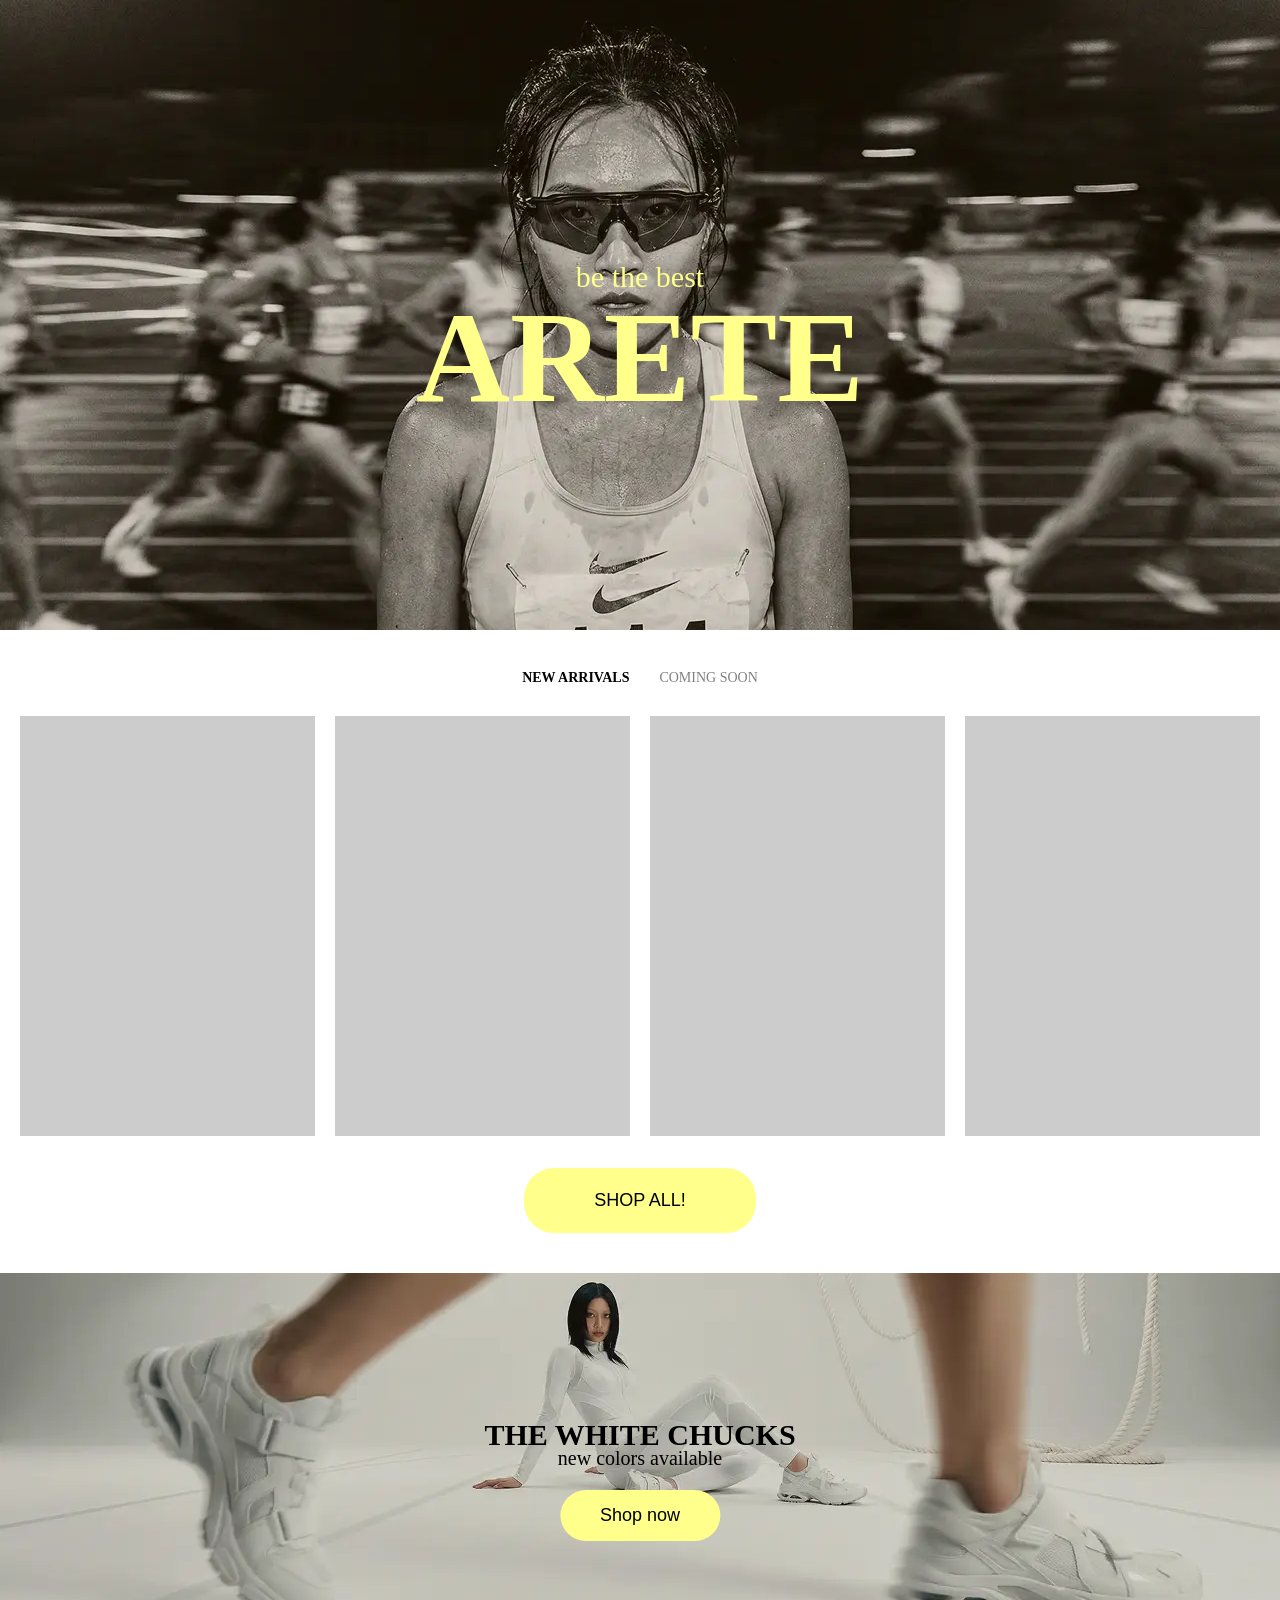
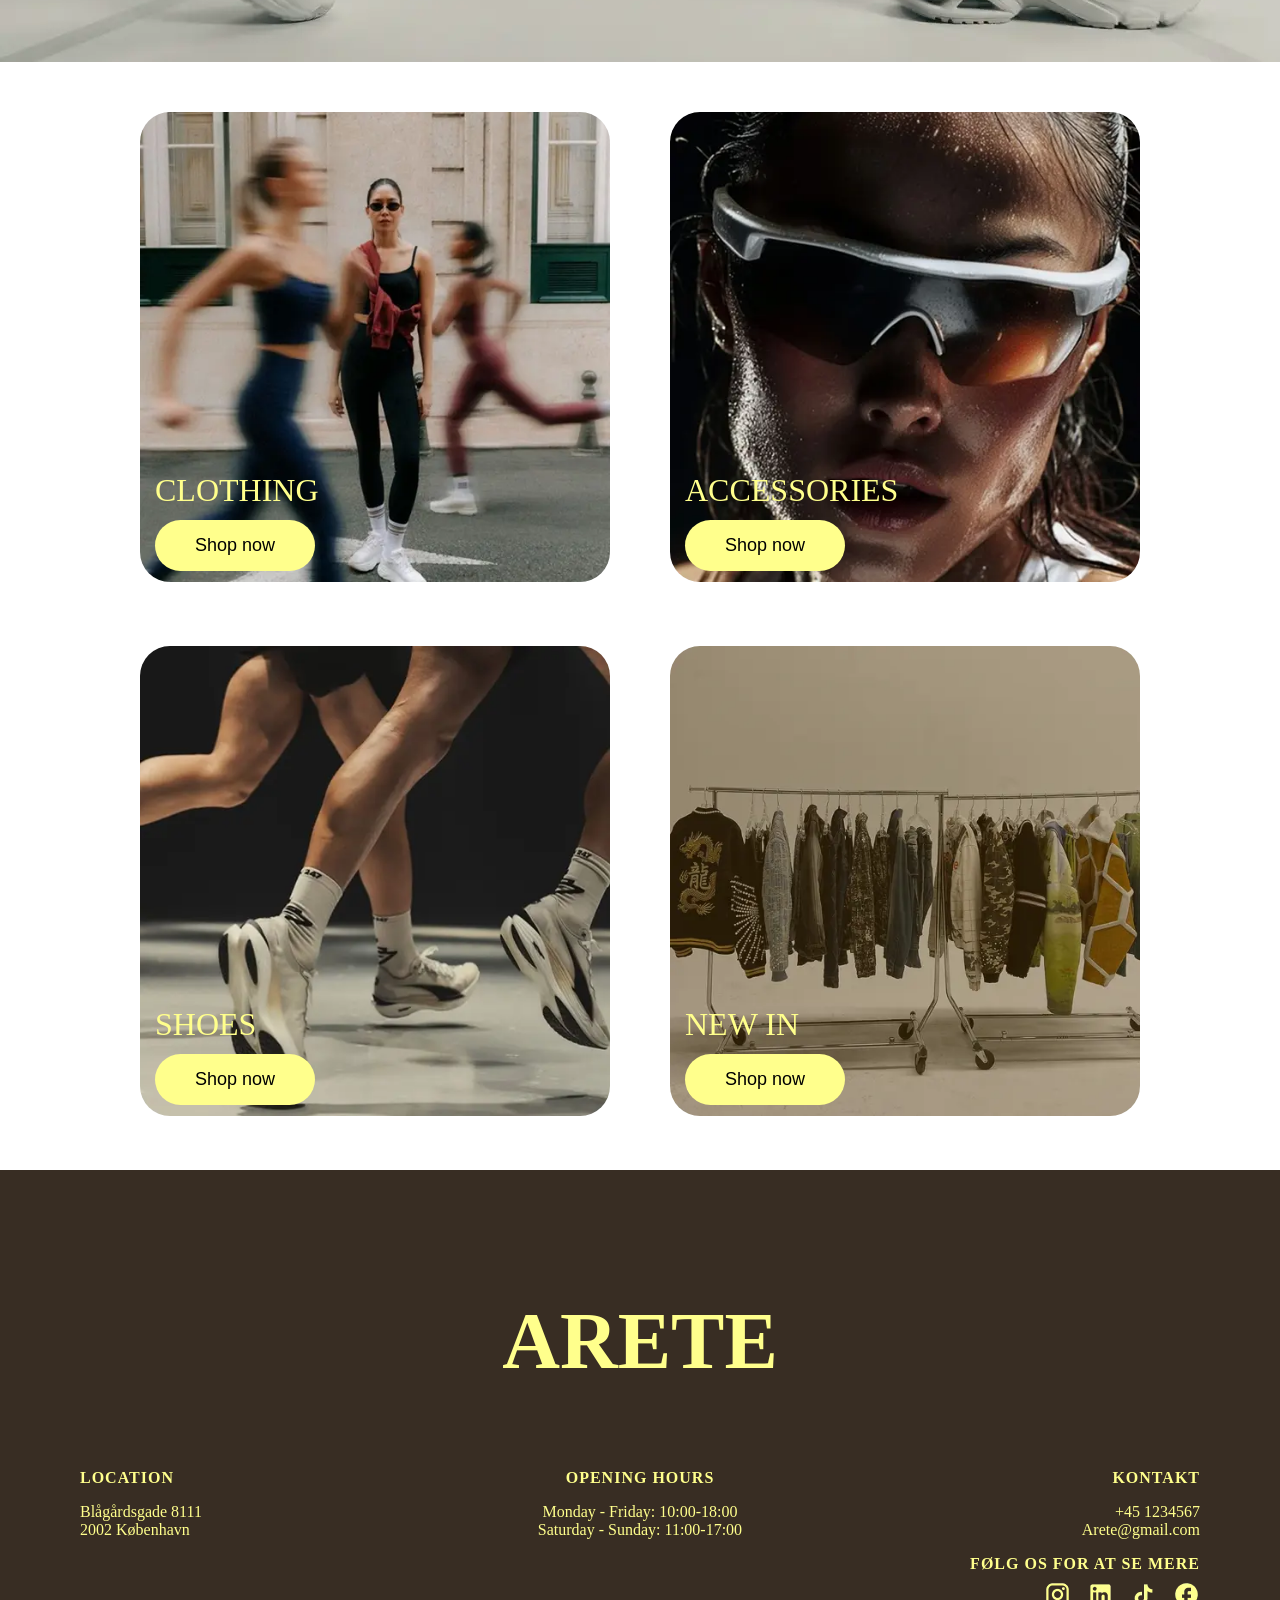
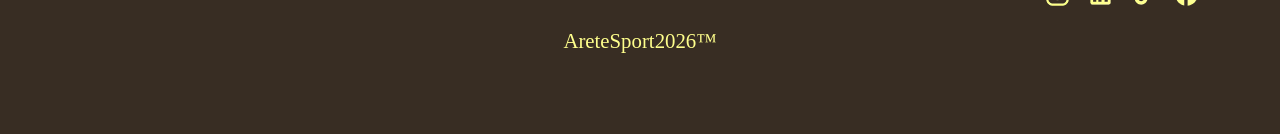
==== html/index.html @ d6f010ef "fonts på alle sider" ====
<!doctype html>
<html lang="en">
  <head>
    <meta charset="UTF-8" />
    <meta name="viewport" content="width=device-width, initial-scale=1.0" />
    <title>Forside</title>
    <link rel="stylesheet" href="../css/generel.css" />
    <link rel="stylesheet" href="../css/index.css" />
    <link rel="stylesheet" href="../fonts/AlbertSans-VariableFont_wght.woff" />
    <link rel="stylesheet" href="../fonts/Archivo-VariableFont_wdth,wght.woff" />
    <link rel="stylesheet" href="../fonts/ArchivoBlack-Regular.woff" />
    <link rel="stylesheet" href="../fonts/ArchivoNarrow-VariableFont_wght.woff" />
  </head>
  <body>
    <header></header>

    <main>
      <section class="hero">
        <img class="heropicture" src="../img.index/landing.webp" />
        <p class="subtitle">be the best</p>
        <h1 class="hero-title">ARETE</h1>
      </section>

      <section class="products">
        <div class="product-tabs">
          <span class="active">NEW ARRIVALS</span>
          <span class="coming-soon">COMING SOON</span>
        </div>

        <div class="product-grid">
          <div class="product-card">
            <div class="product-img">
              <img src="" />
            </div>
            <button class="seemore">See more</button>
            <div class="product-colors">
              <span class="color"></span>
              <span class="color active"></span>
            </div>
            <h3>Arete</h3>
            <p>Running shoes</p>
            <p>DKK 600,-</p>
          </div>

          <div class="product-card">
            <div class="product-img">
              <img src="" />
            </div>
            <button class="seemore">See more</button>
            <div class="product-colors">
              <span class="color"></span>
              <span class="color active"></span>
            </div>
            <h3>Arete</h3>
            <p>Running shoes</p>
            <p>DKK 600,-</p>
          </div>

          <div class="product-card">
            <div class="product-img">
              <img src="" />
            </div>
            <button class="seemore">See more</button>
            <div class="product-colors">
              <span class="color"></span>
              <span class="color active"></span>
            </div>
            <h3>Arete</h3>
            <p>Running shoes</p>
            <p>DKK 600,-</p>
          </div>

          <div class="product-card">
            <div class="product-img">
              <img src="" />
            </div>
            <button class="seemore">See more</button>
            <div class="product-colors">
              <span class="color"></span>
              <span class="color active"></span>
            </div>
            <h3>Arete</h3>
            <p>Running shoes</p>
            <p>DKK 600,-</p>
          </div>

          <div class="product-card">
            <div class="product-img">
              <img src="" />
            </div>
            <button class="seemore">See more</button>
            <div class="product-colors">
              <span class="color"></span>
              <span class="color active"></span>
            </div>
            <h3>Arete</h3>
            <p>Running shoes</p>
            <p>DKK 600,-</p>
          </div>

          <div class="product-card">
            <div class="product-img">
              <img src="" />
            </div>
            <button class="seemore">See more</button>
            <div class="product-colors">
              <span class="color"></span>
              <span class="color active"></span>
            </div>
            <h3>Arete</h3>
            <p>Running shoes</p>
            <p>DKK 600,-</p>
          </div>
        </div>

        <div class="shop-all">
          <button>SHOP ALL!</button>
        </div>
      </section>

      <section class="promo">
        <img class="chucks" src="../img.index/chucks.webp" />
        <div class="promo-indhold">
          <h2 class="chucks-h2">THE WHITE CHUCKS</h2>
          <p class="chucks-p">new colors available</p>
          <button class="shop-now">Shop now</button>
        </div>
      </section>

      <section class="categories">
        <div class="category">
          <img src="../img.index/b1.webp" alt="tøj" />
          <h3>CLOTHING</h3>
          <button class="shop-now">Shop now</button>
        </div>

        <div class="category">
          <img src="../img.index/b2.webp" alt="accessories" />
          <h3>ACCESSORIES</h3>
          <button class="shop-now">Shop now</button>
        </div>

        <div class="category">
          <img src="../img.index/b3.webp" alt="sko" />
          <h3>SHOES</h3>
          <button class="shop-now">Shop now</button>
        </div>

        <div class="category">
          <img src="../img.index/b4.webp" alt="Nye arrivals" />
          <h3>NEW IN</h3>
          <button class="shop-now">Shop now</button>
        </div>
      </section>
    </main>

    <footer class="footer">
      <h2 class="footer-title">ARETE</h2>
      <div class="grid-3">
        <div class="footer-section-location">
          <h3>LOCATION</h3>
          <p>Blågårdsgade 8111<br />2002 København</p>
        </div>
        <div class="footer-section-hours">
          <h3>OPENING HOURS</h3>
          <p>
            Monday - Friday: 10:00-18:00<br />
            Saturday - Sunday: 11:00-17:00
          </p>
        </div>
        <div class="footer-section-contact">
          <h3>KONTAKT</h3>
          <p>+45 1234567<br />Arete@gmail.com</p>

          <h3>FØLG OS FOR AT SE MERE</h3>
          <div class="icons">
            <img src="../icons.footer/insta.webp" />
            <img src="../icons.footer/linkedin.webp" />
            <img src="../icons.footer/tiktok.webp" />
            <img src="../icons.footer/facebook.webp" />
          </div>
        </div>
      </div>
      <p>AreteSport2026™</p>
    </footer>
  </body>
</html>
---- css/generel.css ----
body {
  margin: 0;
}

.footer {
  background: #382d23;
  color: #ffff8c;
  padding: 2rem 1.5rem;
  text-align: center;
}
.footer_title {
  font-size: 40px;
  font-weight: bold;
}
.footer-section {
  margin-bottom: 2rem;
}

.footer h3 {
  margin-bottom: 0.5rem;
  font-size: 1rem;
  letter-spacing: 1px;
}

.footer .brand h2 {
  font-size: 2rem;
  margin-bottom: 0.3rem;
}

.icons {
  display: flex;
  justify-content: center;
  gap: 1rem;
}
@media (min-width: 800px) {
  .footer {
    padding: 60px 80px;
    gap: 40px;
  }
  .grid-3 {
    grid-template-columns: 1fr 1fr 1fr;
    display: grid;
  }
  .footer-title {
    font-size: 80px;
    font-weight: bold;
  }
  .footer-section h2 {
    font-size: 2.2rem;
    margin-bottom: 20px;
  }

  .footer-section h3 {
    font-size: 1.1rem;
    margin-bottom: 10px;
    letter-spacing: 1px;
  }

  .footer-section p {
    line-height: 1.6;
    font-size: 0.95rem;
  }

  .footer-section-location h2 {
    font-size: 2.5rem;
    margin-bottom: 25px;
  }
  .footer-section-location {
    text-align: start;
  }
  .footer-section-contact,
  .footer-section-social {
    text-align: end;
  }
  .icons {
    justify-content: end;
  }
  .footer > p:last-of-type {
    font-size: 1.3rem;
  }
}
---- css/index.css ----
.hero {
  position: relative;
  height: 70vh;
  display: flex;
  flex-direction: column;
  justify-content: center;
  align-items: center;
  overflow: hidden;
}
.heropicture {
  position: absolute;
  width: 100%;
  height: 100%;
  object-fit: cover;
  top: 0;
  left: 0;
  z-index: -2;
}

.hero-title {
  font-size: 130px;
  color: #ffff8c;
  margin-bottom: -2rem;
}

.subtitle {
  font-size: 30px;
  color: #ffff8c;
  margin-bottom: -4em;
}

.products {
  padding: 40px 20px;
}

.product-tabs {
  display: flex;
  justify-content: center;
  gap: 30px;
  margin-bottom: 30px;
}

.product-tabs span {
  font-size: 14px;
}
.coming-soon {
  color: gray;
}

.product-tabs .active {
  font-weight: bold;
}

.product-grid {
  display: flex;
  gap: 20px;
  width: 100%;
  overflow-x: auto;
  overflow-y: hidden;
  scroll-snap-type: x mandatory;
  scroll-behavior: smooth;
}

/* .product-grid::-webkit-scrollbar {
  display: none;
} */

.product-card {
  scroll-snap-align: start;
  flex: 0 0 220px;
}

.product-img {
  width: 100%;
  height: 160px;
  background: #ccc;
  margin-bottom: 10px;
}

.product-card button {
  margin-bottom: 10px;
}

.product-colors {
  display: flex;
  gap: 6px;
  margin-bottom: 8px;
}
.seemore {
  background: white;
  padding: 10px 20px;
  border-radius: 10px;
}

.color {
  width: 12px;
  height: 12px;
  border-radius: 50%;
  background: #ccc;
}

.color.active {
  background: black;
}

.shop-all {
  display: flex;
  justify-content: center;
  margin-top: 2em;
}
.shop-all button {
  background: #ffff8c;
  color: black;
  border: none;
  padding: 20px 60px;
  border-radius: 30px;
  font-size: 18px;
}

.promo {
  width: 100%;
  position: relative;
}
.promo-indhold {
  position: absolute;
  top: 50%;
  left: 50%;
  transform: translate(-50%, -50%);
  text-align: center;
}
.chucks {
  width: 100%;
  display: block;
}
.chucks-h2 {
  font-size: 30px;
  font-weight: bold;
  margin-bottom: -5px;
}
.chucks-p {
  font-size: 20px;
  margin-top: 0;
}
.shop-now {
  background: #ffff8c;
  border: none;
  padding: 15px 40px;
  border-radius: 40px;
  font-size: 18px;
}

.categories {
  display: grid;
  grid-template-columns: 1fr 1fr;
  gap: 20px;
  padding: 40px 20px;
}
.category {
  overflow: hidden;
  position: relative;
  height: 350px;
  text-align: left;
}

.category img {
  width: 100%;
  object-fit: cover;
  border-radius: 30px;
}

.category h3,
.category .shop-now {
  position: absolute;
  left: 15px;
  font-weight: 100;
}
.category h3 {
  bottom: 45px;
  font-size: xx-large;
  color: #ffff8c;
  font-weight: 100;
}

.category .shop-now {
  bottom: 15px;
}

@media (min-width: 800px) {
  .product-card {
    flex: 0 0 calc(25% - 15px);
  }

  .product-img {
    width: 100%;
    height: 100%;
    aspect-ratio: 4 / 3;
    background: #ccc;
    margin-bottom: 10px;
  }

  .shop-all button {
    cursor: pointer;
    padding: 22px 70px;
  }

  button,
  span {
    cursor: pointer;
  }

  .categories {
    gap: 60px;
    padding: 50px 60px;
    margin-right: 5em;
    margin-left: 5em;
  }

  .category {
    height: 100%;
  }
}
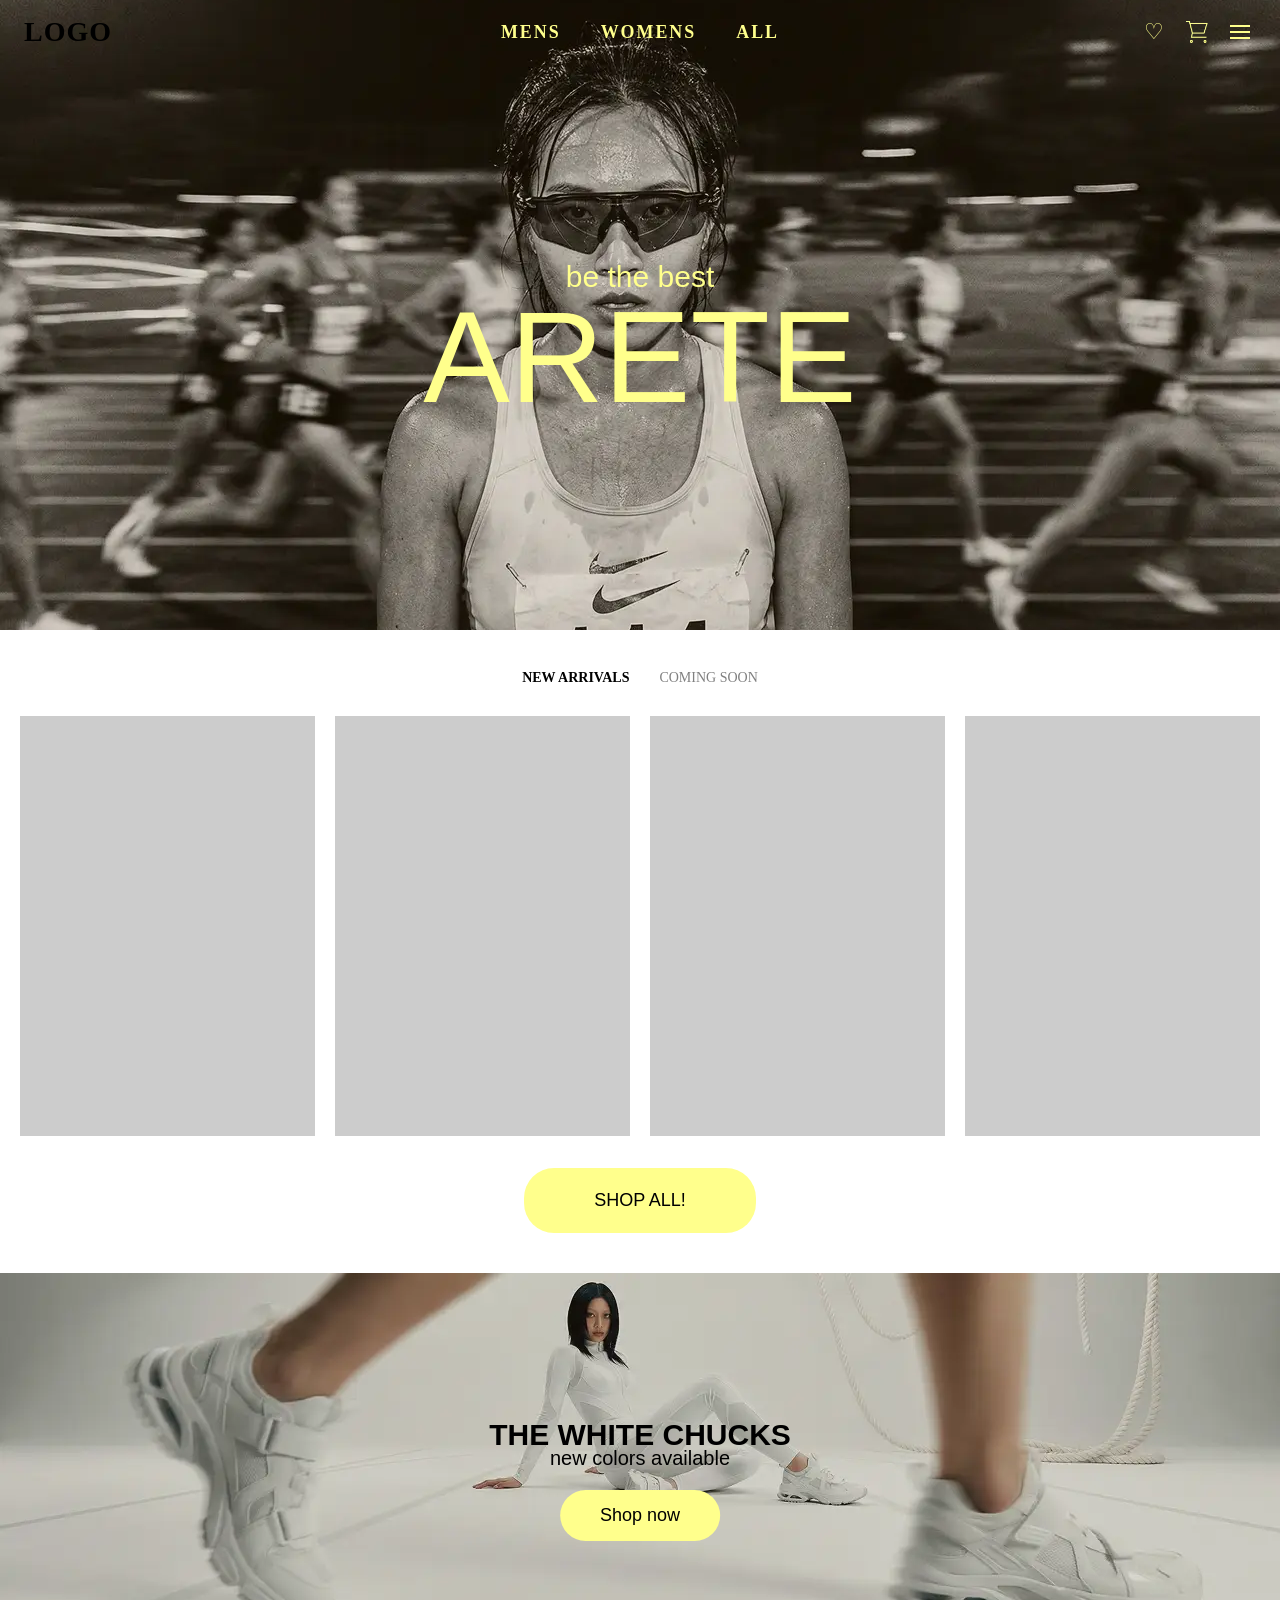
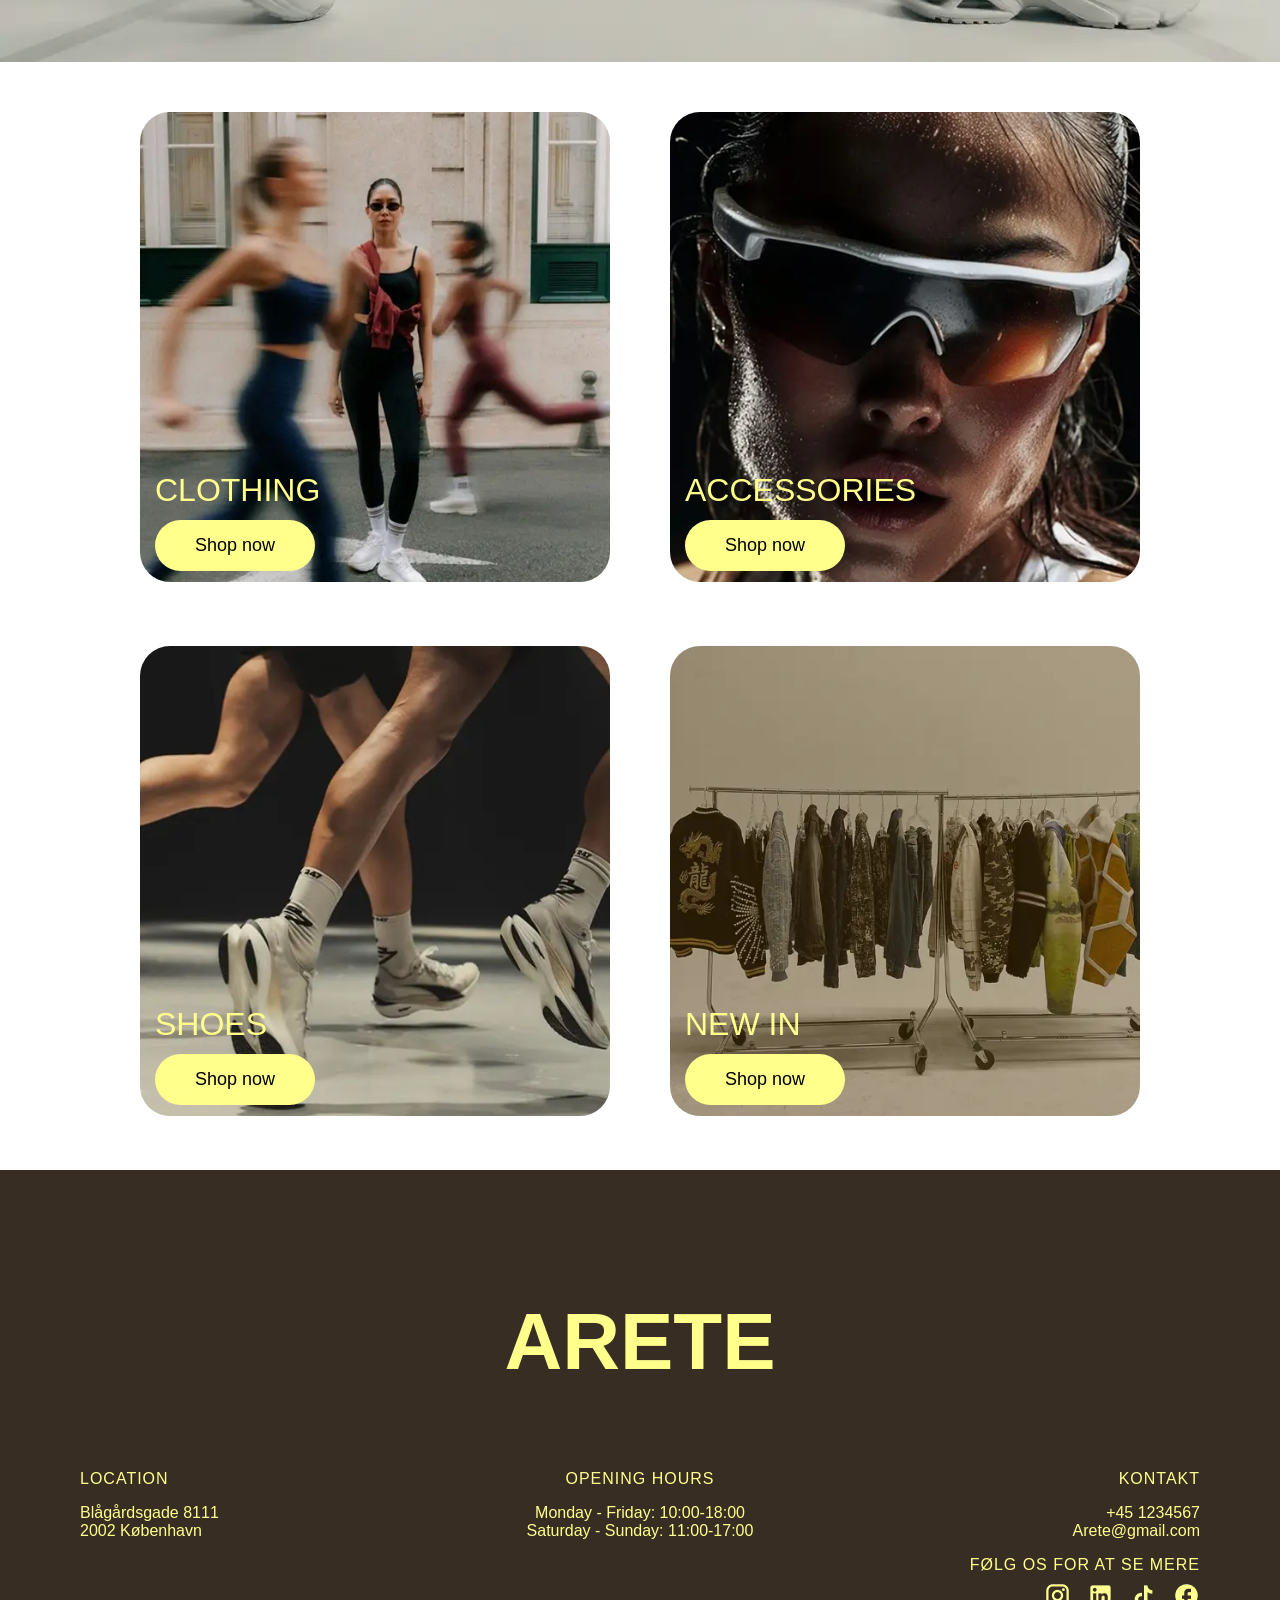
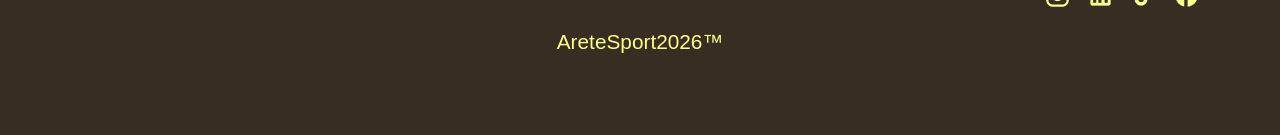
==== commit 59c8fb09: "header tilføjelse" ====
--- a/html/index.html
+++ b/html/index.html
@@ -12,7 +12,30 @@
     <link rel="stylesheet" href="../fonts/ArchivoNarrow-VariableFont_wght.woff" />
   </head>
   <body>
-    <header></header>
+    <header>
+      <!-- topbar oven på billedet -->
+      <div class="topbar">
+        <a href="/" class="logo">LOGO</a>
+
+        <nav class="main-nav" aria-label="Primær navigation">
+          <a href="">MENS</a>
+          <a href="">WOMENS</a>
+          <a href="">ALL</a>
+        </nav>
+
+        <div class="actions">
+          <button class="nav-icon">♡</button>
+          <img src="/img.categorylist/Vector_result.webp" alt="kurv" class="icon" />
+
+          <button class="burger" id="burgerBtn"><span></span><span></span><span></span></button>
+          <div class="burger-dropdown" id="burgerDropdown">
+            <a href="">MENS</a>
+            <a href="">WOMENS</a>
+            <a href="">ACCESSORIES</a>
+          </div>
+        </div>
+      </div>
+    </header>
 
     <main>
       <section class="hero">
--- a/css/generel.css
+++ b/css/generel.css
@@ -79,3 +79,103 @@
     font-size: 1.3rem;
   }
 }
+/* header */
+
+/* topbar oven på billedet */
+.topbar {
+  position: absolute;
+  inset: 0 0 auto 0;
+  display: grid;
+  grid-template-columns: 1fr auto 1fr;
+  align-items: center;
+  padding: 16px 24px;
+  z-index: 1; /* over overlay */
+}
+
+/* venstre: logo */
+.logo {
+  justify-self: start;
+  color: var(--brand-yellow);
+  text-decoration: none;
+  font-weight: 800;
+  font-size: clamp(18px, 2.2vw, 28px);
+  letter-spacing: 1px;
+}
+
+/* midten: nav */
+.main-nav {
+  justify-self: center;
+  display: flex;
+  gap: clamp(16px, 4vw, 40px);
+}
+
+.main-nav a {
+  color: #ffff8c;
+  text-decoration: none;
+  font-weight: 600;
+  font-size: clamp(12px, 1.4vw, 18px);
+  letter-spacing: 2px;
+}
+
+/* højre: ikoner */
+.actions {
+  justify-self: end;
+  display: flex;
+  align-items: center;
+  gap: 16px;
+}
+
+/* placér dit kurv-ikon med samme klasse for størrelse/farve */
+.icon {
+  width: 22px;
+  height: 22px;
+  display: inline-block;
+  color: #ffff8c;
+}
+.nav-icon {
+  background: none;
+  border: none;
+  color: #ffff8c;
+  font-size: 22px;
+  cursor: pointer;
+}
+/* burger (kun visuelt – ingen JS) */
+.burger {
+  background: transparent;
+  border: 0;
+  padding: 6px;
+  display: inline-flex;
+  flex-direction: column;
+  gap: 4px;
+  cursor: pointer;
+  color: #ffff8c;
+}
+.burger span {
+  display: block;
+  width: 20px;
+  height: 2px;
+  background: #ffff8c;
+}
+.burger-dropdown {
+  position: absolute;
+  top: 70px;
+  right: 0;
+  background: #3a2a1a;
+  border: 1px solid #ffff8c;
+  border-radius: 8px;
+  padding: 15px 20px;
+  display: none;
+  flex-direction: column;
+  gap: 12px;
+  z-index: 999;
+}
+
+.burger-dropdown a {
+  color: #ffff8c;
+  text-decoration: none;
+  font-size: 16px;
+}
+
+.burger-dropdown.open {
+  display: flex;
+}
--- a/css/index.css
+++ b/css/index.css
@@ -1,3 +1,27 @@
+h1 {
+  font-family: "Archivo Black", sans-serif;
+  font-weight: 400;
+  font-style: normal;
+}
+h2 {
+  font-family: "Archivo", sans-serif;
+  font-optical-sizing: auto;
+  font-weight: 400;
+  font-style: normal;
+}
+h3 {
+  font-family: "Archivo Narrow", sans-serif;
+  font-optical-sizing: auto;
+  font-weight: 400;
+  font-style: normal;
+}
+p {
+  font-family: "Albert Sans", sans-serif;
+  font-optical-sizing: auto;
+  font-weight: 400;
+  font-style: normal;
+  font-variation-settings: "wdth" 100;
+}
 .hero {
   position: relative;
   height: 70vh;
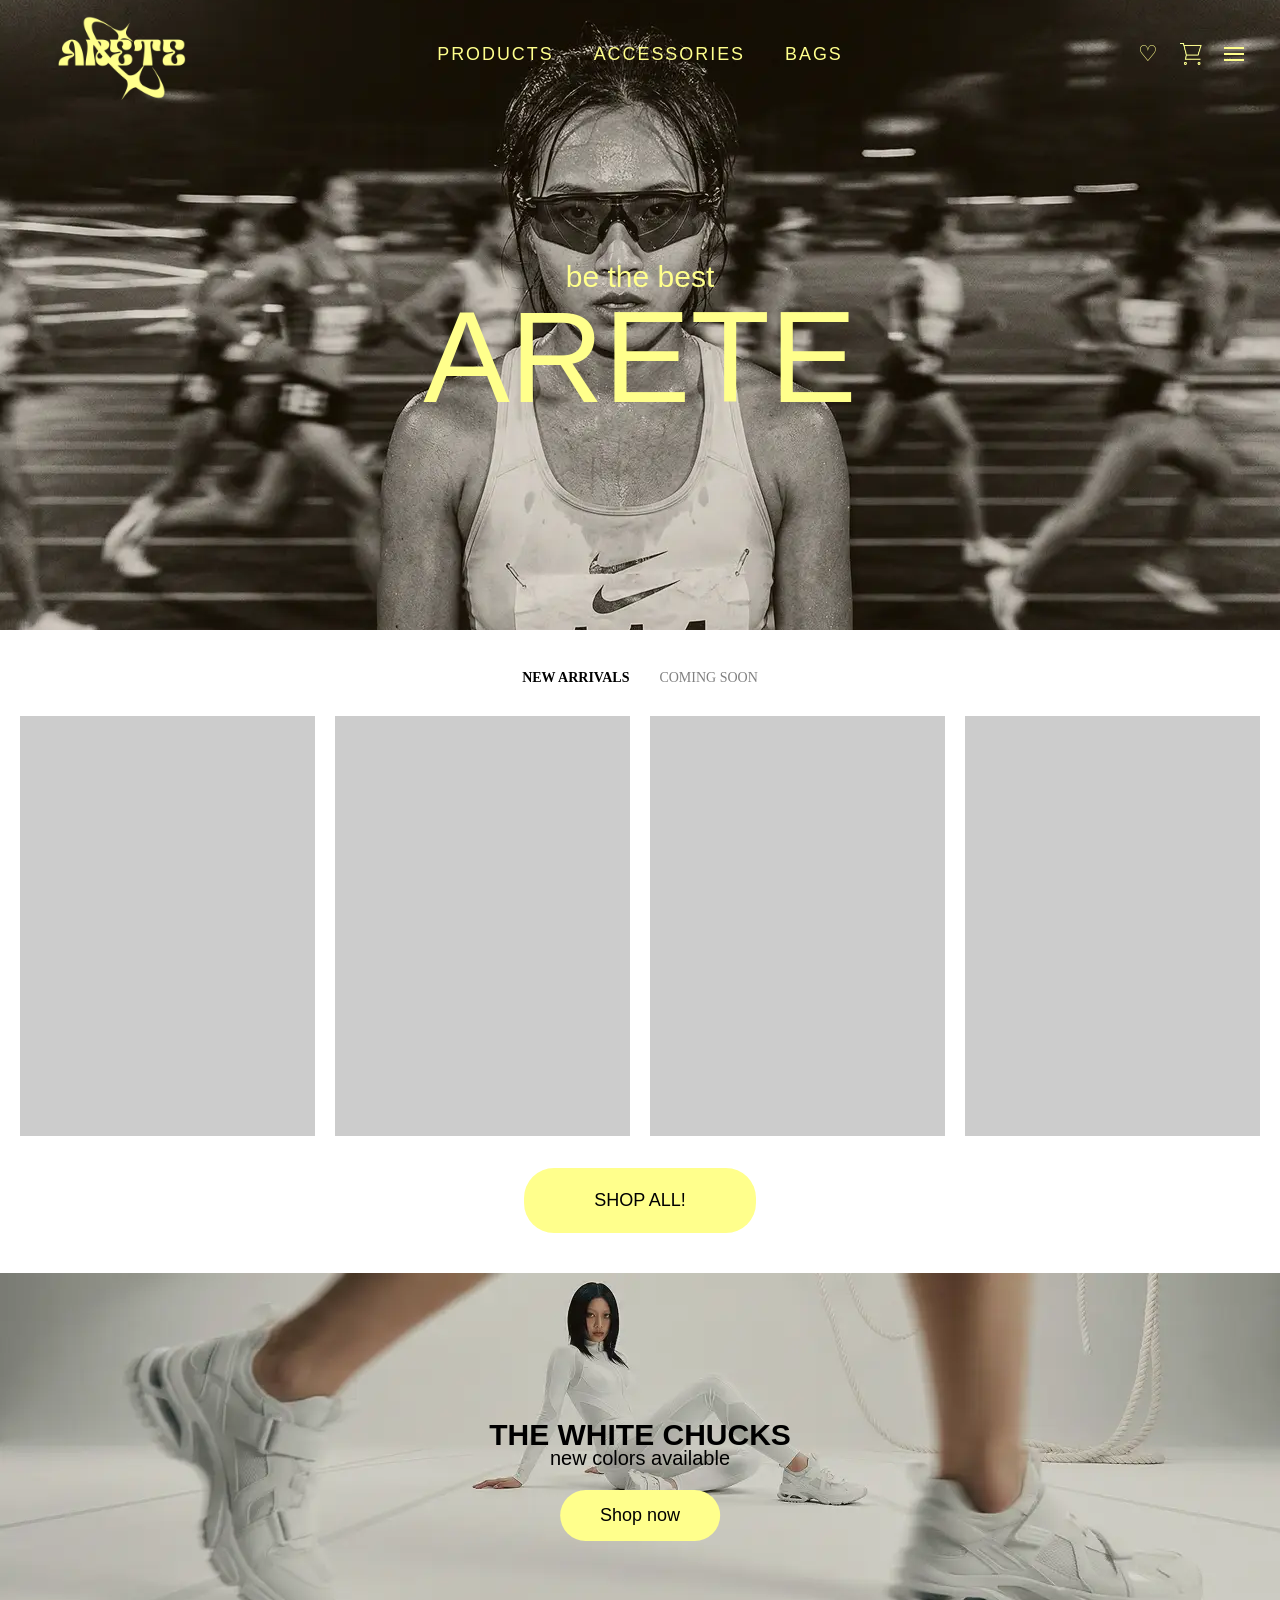
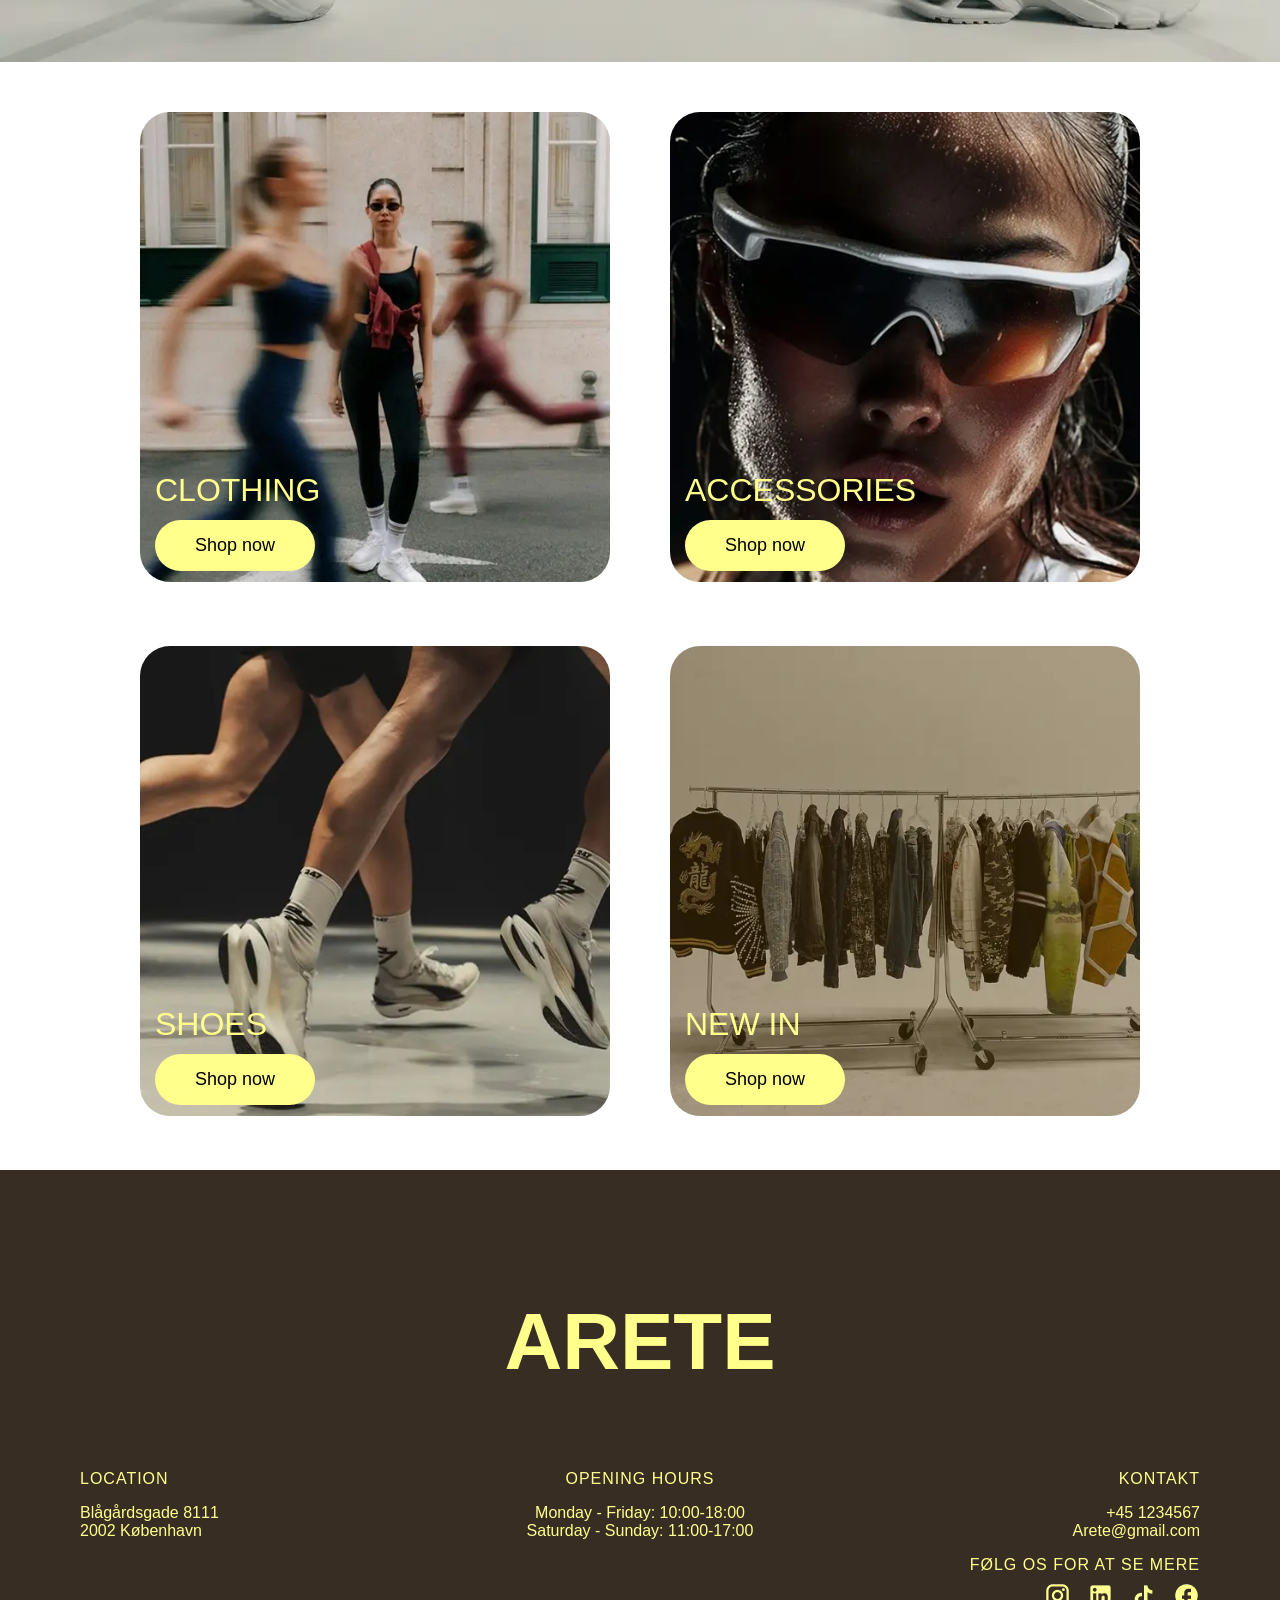
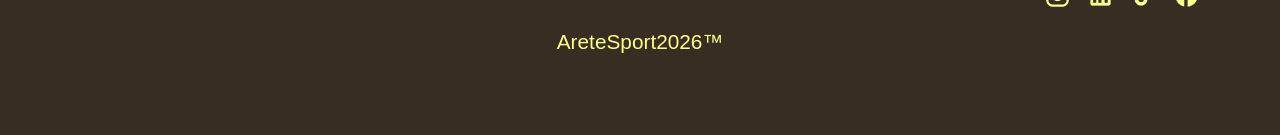
==== commit 286ae5bf: "updates fejl på main" ====
--- a/html/index.html
+++ b/html/index.html
@@ -4,6 +4,7 @@
     <meta charset="UTF-8" />
     <meta name="viewport" content="width=device-width, initial-scale=1.0" />
     <title>Forside</title>
+    <link rel="icon" type="image/svg+xml" href="/img.categorylist/favicon2.png" />
     <link rel="stylesheet" href="../css/generel.css" />
     <link rel="stylesheet" href="../css/index.css" />
     <link rel="stylesheet" href="../fonts/AlbertSans-VariableFont_wght.woff" />
@@ -13,14 +14,13 @@
   </head>
   <body>
     <header>
-      <!-- topbar oven på billedet -->
       <div class="topbar">
-        <a href="/" class="logo">LOGO</a>
+        <a href="../html/index.html" class="logo"><img src="../img.categorylist/logo4.png" /></a>
 
         <nav class="main-nav" aria-label="Primær navigation">
-          <a href="">MENS</a>
-          <a href="">WOMENS</a>
-          <a href="">ALL</a>
+          <a href="../html/index.html">PRODUCTS</a>
+          <a href="../html/categorylist.html">ACCESSORIES</a>
+          <a href="../html/productlist.html">BAGS</a>
         </nav>
 
         <div class="actions">
@@ -29,9 +29,9 @@
 
           <button class="burger" id="burgerBtn"><span></span><span></span><span></span></button>
           <div class="burger-dropdown" id="burgerDropdown">
-            <a href="">MENS</a>
-            <a href="">WOMENS</a>
-            <a href="">ACCESSORIES</a>
+            <a href="../html/index.html">PRODUCTS</a>
+            <a href="../html/categorylist.html">ACCESSORIES</a>
+            <a href="../html/productlist.html">BAGS</a>
           </div>
         </div>
       </div>
@@ -137,7 +137,7 @@
         </div>
 
         <div class="shop-all">
-          <button>SHOP ALL!</button>
+          <button href="categorylist.html">SHOP ALL!</button>
         </div>
       </section>
 
--- a/css/generel.css
+++ b/css/generel.css
@@ -88,18 +88,14 @@
   display: grid;
   grid-template-columns: 1fr auto 1fr;
   align-items: center;
-  padding: 16px 24px;
-  z-index: 1; /* over overlay */
+  padding: 1px 30px;
+  margin-top: -49px;
 }
 
 /* venstre: logo */
-.logo {
-  justify-self: start;
-  color: var(--brand-yellow);
-  text-decoration: none;
-  font-weight: 800;
-  font-size: clamp(18px, 2.2vw, 28px);
-  letter-spacing: 1px;
+
+.logo img {
+  width: 200px;
 }
 
 /* midten: nav */
@@ -112,7 +108,6 @@
 .main-nav a {
   color: #ffff8c;
   text-decoration: none;
-  font-weight: 600;
   font-size: clamp(12px, 1.4vw, 18px);
   letter-spacing: 2px;
 }
--- a/css/index.css
+++ b/css/index.css
@@ -21,6 +21,10 @@
   font-weight: 400;
   font-style: normal;
   font-variation-settings: "wdth" 100;
+}
+a {
+  font-family: "Albert Sans", sans-serif;
+  font-style: normal;
 }
 .hero {
   position: relative;
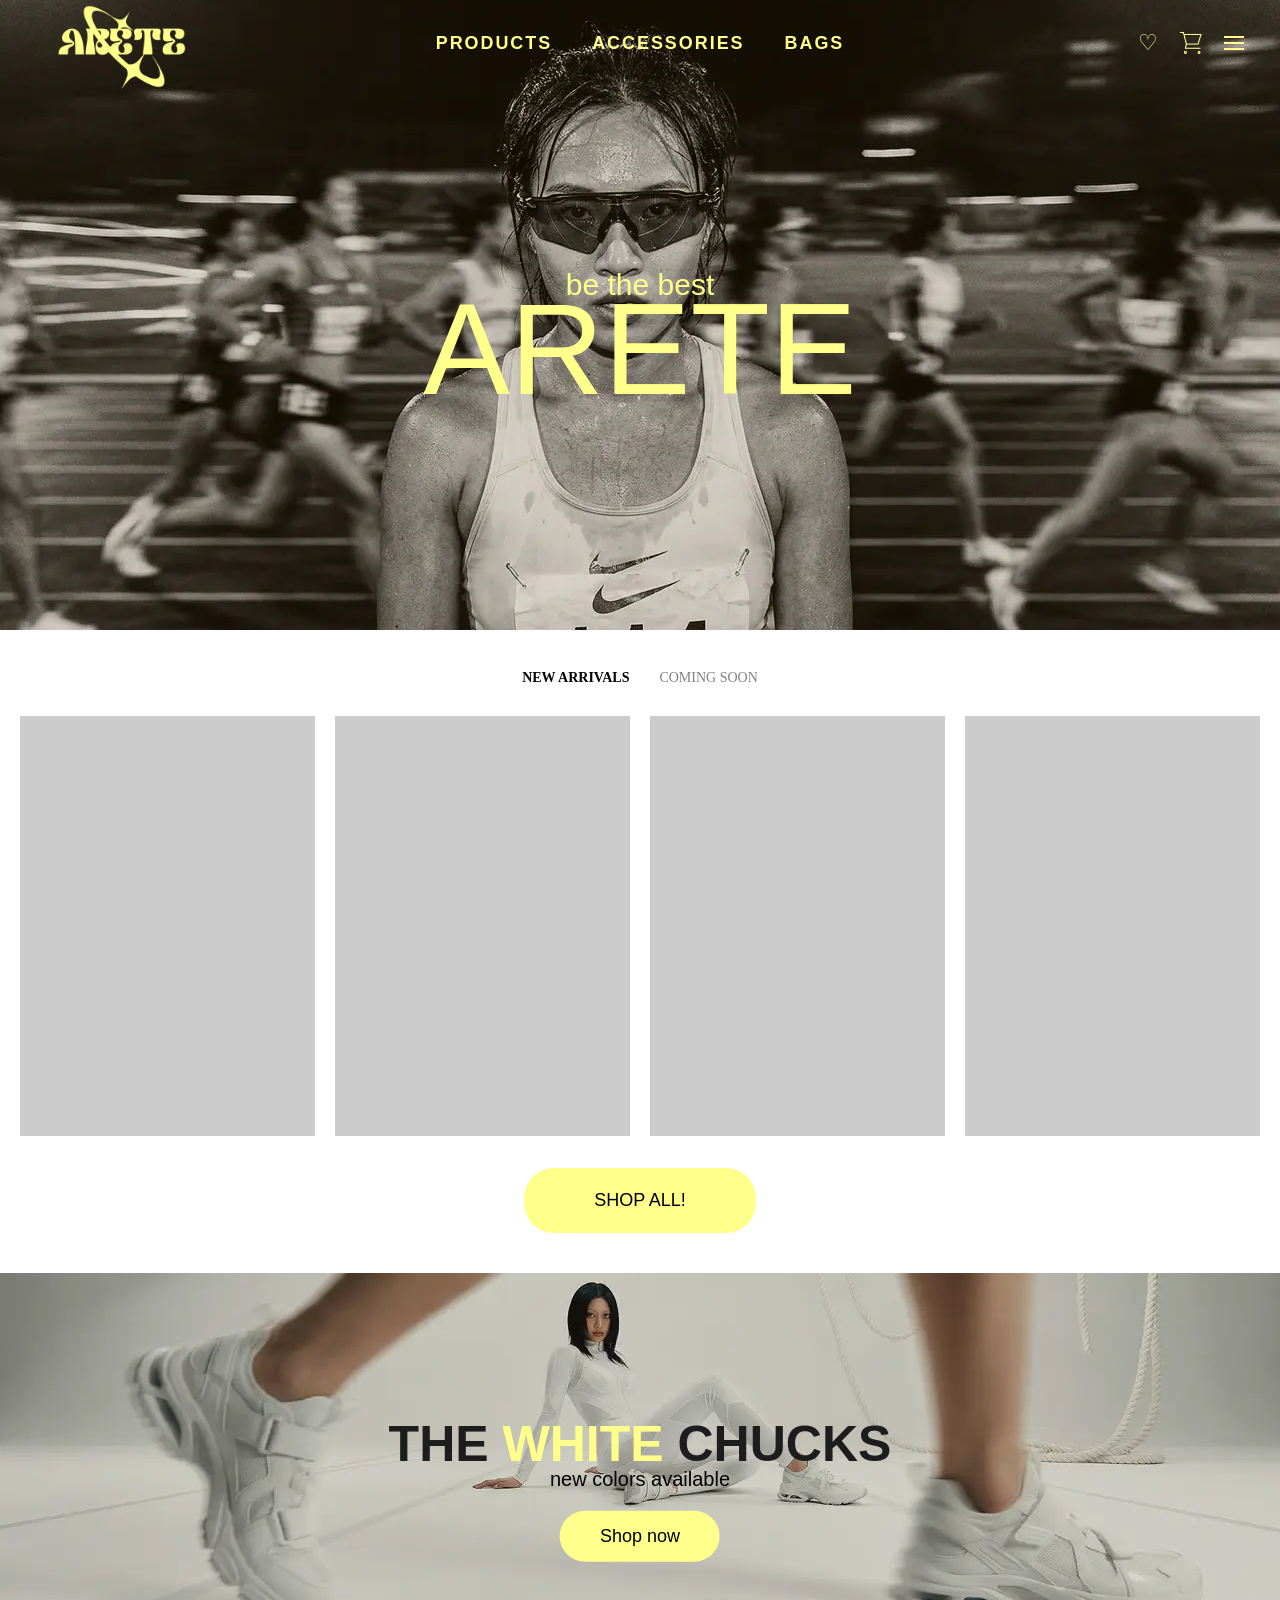
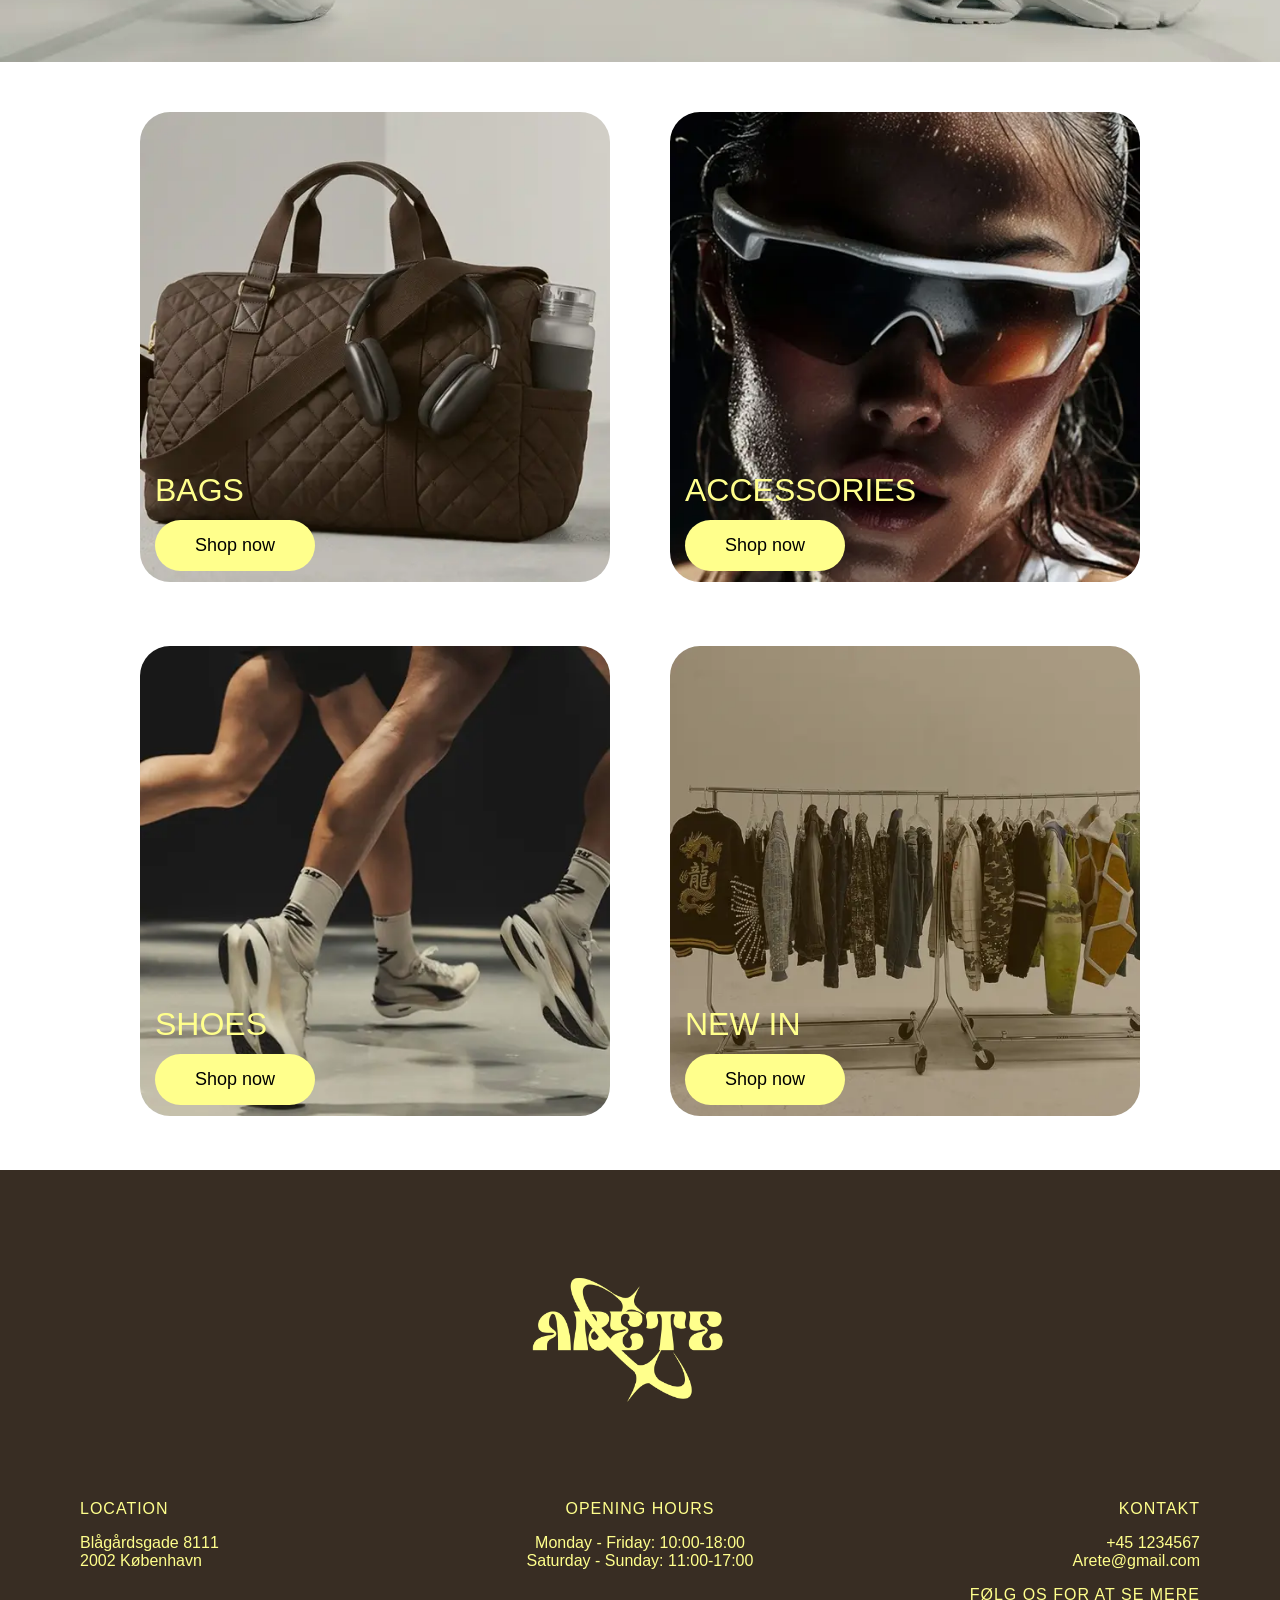
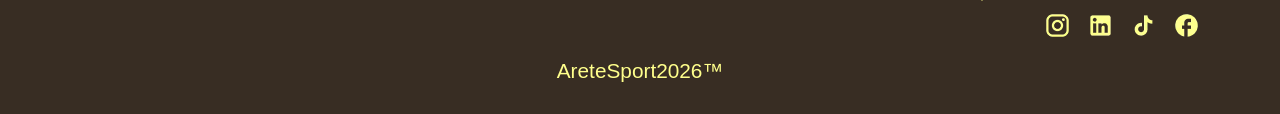
==== commit e7cb5e85: "small changes and adds" ====
--- a/html/index.html
+++ b/html/index.html
@@ -3,7 +3,7 @@
   <head>
     <meta charset="UTF-8" />
     <meta name="viewport" content="width=device-width, initial-scale=1.0" />
-    <title>Forside</title>
+    <title>ARETE</title>
     <link rel="icon" type="image/svg+xml" href="/img.categorylist/favicon2.png" />
     <link rel="stylesheet" href="../css/generel.css" />
     <link rel="stylesheet" href="../css/index.css" />
@@ -144,41 +144,42 @@
       <section class="promo">
         <img class="chucks" src="../img.index/chucks.webp" />
         <div class="promo-indhold">
-          <h2 class="chucks-h2">THE WHITE CHUCKS</h2>
+          <h2 class="chucks-h2">THE <span>WHITE</span> CHUCKS</h2>
           <p class="chucks-p">new colors available</p>
-          <button class="shop-now">Shop now</button>
+          <button href="linkes til sko-category" class="shop-now">Shop now</button>
         </div>
       </section>
 
       <section class="categories">
         <div class="category">
-          <img src="../img.index/b1.webp" alt="tøj" />
-          <h3>CLOTHING</h3>
-          <button class="shop-now">Shop now</button>
+          <img src="../img.index/b1.webp" alt="tasker" />
+          <h3>BAGS</h3>
+          <button href="taske kategori" class="shop-now">Shop now</button>
         </div>
 
         <div class="category">
           <img src="../img.index/b2.webp" alt="accessories" />
           <h3>ACCESSORIES</h3>
-          <button class="shop-now">Shop now</button>
+          <button href="accessories kategori" class="shop-now">Shop now</button>
         </div>
 
         <div class="category">
           <img src="../img.index/b3.webp" alt="sko" />
           <h3>SHOES</h3>
-          <button class="shop-now">Shop now</button>
+          <button href="sko kategori" class="shop-now">Shop now</button>
         </div>
 
         <div class="category">
           <img src="../img.index/b4.webp" alt="Nye arrivals" />
           <h3>NEW IN</h3>
-          <button class="shop-now">Shop now</button>
+          <button href="solbriller kategori" class="shop-now">Shop now</button>
         </div>
       </section>
     </main>
 
     <footer class="footer">
-      <h2 class="footer-title">ARETE</h2>
+      <!-- <h2 class="footer-title">ARETE</h2> -->
+      <img class="footerlogo" src="../img.categorylist/logo4.png" />
       <div class="grid-3">
         <div class="footer-section-location">
           <h3>LOCATION</h3>
@@ -206,5 +207,6 @@
       </div>
       <p>AreteSport2026™</p>
     </footer>
+    <script src="../js/index.js"></script>
   </body>
 </html>
--- a/css/generel.css
+++ b/css/generel.css
@@ -34,7 +34,7 @@
 }
 @media (min-width: 800px) {
   .footer {
-    padding: 60px 80px;
+    padding: 10px 80px;
     gap: 40px;
   }
   .grid-3 {
@@ -83,13 +83,14 @@
 
 /* topbar oven på billedet */
 .topbar {
+  z-index: 2;
   position: absolute;
   inset: 0 0 auto 0;
   display: grid;
   grid-template-columns: 1fr auto 1fr;
   align-items: center;
   padding: 1px 30px;
-  margin-top: -49px;
+  margin-top: -60px;
 }
 
 /* venstre: logo */
@@ -173,4 +174,5 @@
 
 .burger-dropdown.open {
   display: flex;
+  margin-top: 50px;
 }
--- a/css/index.css
+++ b/css/index.css
@@ -25,6 +25,7 @@
 a {
   font-family: "Albert Sans", sans-serif;
   font-style: normal;
+  font-weight: 600;
 }
 .hero {
   position: relative;
@@ -54,7 +55,7 @@
 .subtitle {
   font-size: 30px;
   color: #ffff8c;
-  margin-bottom: -4em;
+  margin-bottom: -4.5em;
 }
 
 .products {
@@ -164,6 +165,10 @@
   font-size: 30px;
   font-weight: bold;
   margin-bottom: -5px;
+  color: rgb(29, 29, 29);
+}
+.chucks-h2 span {
+  color: #ffff8c;
 }
 .chucks-p {
   font-size: 20px;
@@ -184,9 +189,9 @@
   padding: 40px 20px;
 }
 .category {
-  overflow: hidden;
+  /* overflow: hidden; */
   position: relative;
-  height: 350px;
+  /* height: 350px; */
   text-align: left;
 }
 
@@ -217,7 +222,9 @@
   .product-card {
     flex: 0 0 calc(25% - 15px);
   }
-
+  .footerlogo {
+    height: 300px;
+  }
   .product-img {
     width: 100%;
     height: 100%;
@@ -235,7 +242,9 @@
   span {
     cursor: pointer;
   }
-
+  .chucks-h2 {
+    font-size: 50px;
+  }
   .categories {
     gap: 60px;
     padding: 50px 60px;
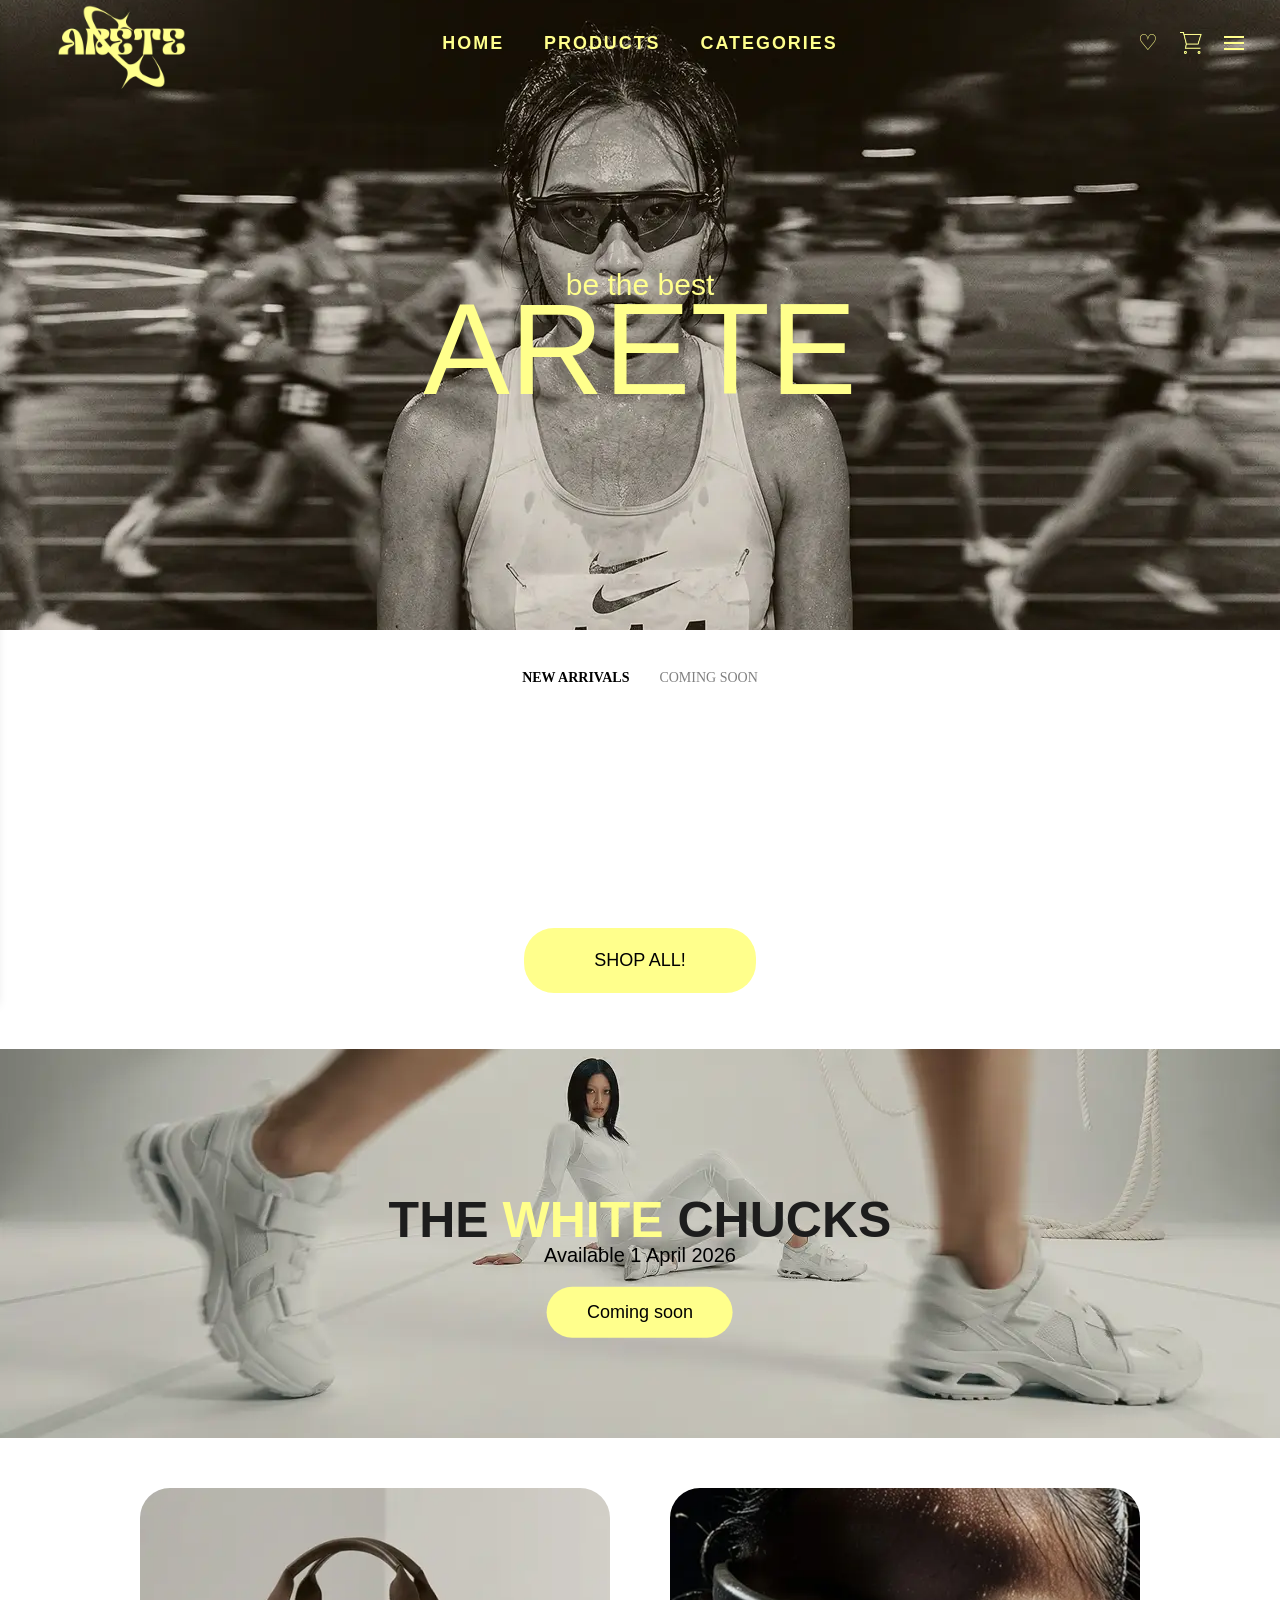
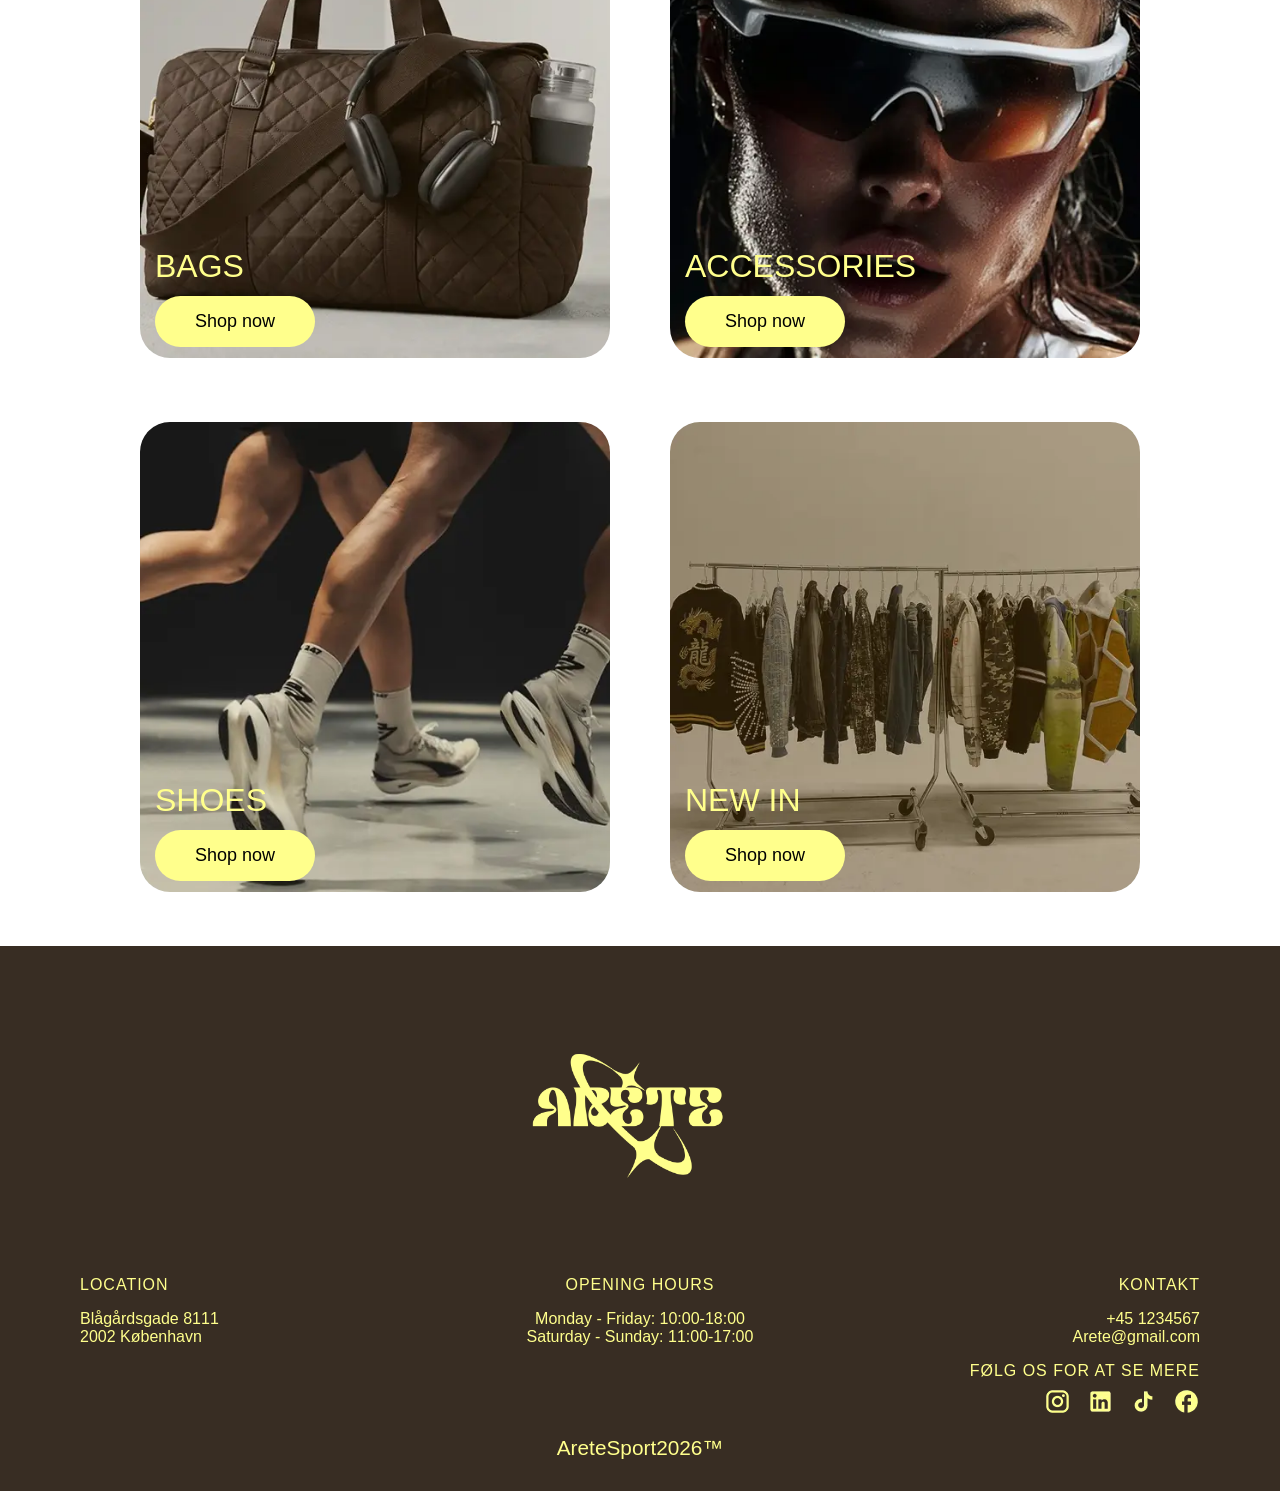
==== commit 3c88c08b: "json" ====
--- a/html/index.html
+++ b/html/index.html
@@ -7,6 +7,8 @@
     <link rel="icon" type="image/svg+xml" href="/img.categorylist/favicon2.png" />
     <link rel="stylesheet" href="../css/generel.css" />
     <link rel="stylesheet" href="../css/index.css" />
+    <link rel="stylesheet" href="../css/cart.css" />
+    <link rel="stylesheet" href="../css/favourites.css" />
     <link rel="stylesheet" href="../fonts/AlbertSans-VariableFont_wght.woff" />
     <link rel="stylesheet" href="../fonts/Archivo-VariableFont_wdth,wght.woff" />
     <link rel="stylesheet" href="../fonts/ArchivoBlack-Regular.woff" />
@@ -18,24 +20,41 @@
         <a href="../html/index.html" class="logo"><img src="../img.categorylist/logo4.png" /></a>
 
         <nav class="main-nav" aria-label="Primær navigation">
-          <a href="../html/index.html">PRODUCTS</a>
-          <a href="../html/categorylist.html">ACCESSORIES</a>
-          <a href="../html/productlist.html">BAGS</a>
+          <a href="../html/index.html">HOME</a>
+          <a href="../html/categorylist.html">PRODUCTS</a>
+          <a href="../html/productlist.html">CATEGORIES</a>
         </nav>
 
         <div class="actions">
-          <button class="nav-icon">♡</button>
+          <button id="favorites-icon" class="nav-icon">♡<span class="favorites-bubble">0</span></button>
           <img src="/img.categorylist/Vector_result.webp" alt="kurv" class="icon" />
+          <!--  <div id="cart-icon">
+            <i class="ri-shopping-cart-2-line"></i>
+            <span class="cart-item-count"></span>
+          </div> -->
 
           <button class="burger" id="burgerBtn"><span></span><span></span><span></span></button>
           <div class="burger-dropdown" id="burgerDropdown">
-            <a href="../html/index.html">PRODUCTS</a>
-            <a href="../html/categorylist.html">ACCESSORIES</a>
-            <a href="../html/productlist.html">BAGS</a>
+            <a href="../html/index.html">HOME</a>
+            <a href="../html/categorylist.html">PRODUCTS</a>
+            <a href="../html/productlist.html">CATEGORIES</a>
           </div>
         </div>
       </div>
     </header>
+
+    <div class="cart">
+      <h2>Your Cart</h2>
+      <div class="cart-content">
+        <div class="cart-box"></div>
+        <div class="total">
+          <div class="total-title">Total</div>
+          <div class="total-price">DKK,-</div>
+        </div>
+        <button class="btn-buy">Go to checkout</button>
+        <i class="ri-close-line" id="cart-close"></i>
+      </div>
+    </div>
 
     <main>
       <section class="hero">
@@ -50,91 +69,7 @@
           <span class="coming-soon">COMING SOON</span>
         </div>
 
-        <div class="product-grid">
-          <div class="product-card">
-            <div class="product-img">
-              <img src="" />
-            </div>
-            <button class="seemore">See more</button>
-            <div class="product-colors">
-              <span class="color"></span>
-              <span class="color active"></span>
-            </div>
-            <h3>Arete</h3>
-            <p>Running shoes</p>
-            <p>DKK 600,-</p>
-          </div>
-
-          <div class="product-card">
-            <div class="product-img">
-              <img src="" />
-            </div>
-            <button class="seemore">See more</button>
-            <div class="product-colors">
-              <span class="color"></span>
-              <span class="color active"></span>
-            </div>
-            <h3>Arete</h3>
-            <p>Running shoes</p>
-            <p>DKK 600,-</p>
-          </div>
-
-          <div class="product-card">
-            <div class="product-img">
-              <img src="" />
-            </div>
-            <button class="seemore">See more</button>
-            <div class="product-colors">
-              <span class="color"></span>
-              <span class="color active"></span>
-            </div>
-            <h3>Arete</h3>
-            <p>Running shoes</p>
-            <p>DKK 600,-</p>
-          </div>
-
-          <div class="product-card">
-            <div class="product-img">
-              <img src="" />
-            </div>
-            <button class="seemore">See more</button>
-            <div class="product-colors">
-              <span class="color"></span>
-              <span class="color active"></span>
-            </div>
-            <h3>Arete</h3>
-            <p>Running shoes</p>
-            <p>DKK 600,-</p>
-          </div>
-
-          <div class="product-card">
-            <div class="product-img">
-              <img src="" />
-            </div>
-            <button class="seemore">See more</button>
-            <div class="product-colors">
-              <span class="color"></span>
-              <span class="color active"></span>
-            </div>
-            <h3>Arete</h3>
-            <p>Running shoes</p>
-            <p>DKK 600,-</p>
-          </div>
-
-          <div class="product-card">
-            <div class="product-img">
-              <img src="" />
-            </div>
-            <button class="seemore">See more</button>
-            <div class="product-colors">
-              <span class="color"></span>
-              <span class="color active"></span>
-            </div>
-            <h3>Arete</h3>
-            <p>Running shoes</p>
-            <p>DKK 600,-</p>
-          </div>
-        </div>
+        <div class="product-grid"></div>
 
         <div class="shop-all">
           <button href="categorylist.html">SHOP ALL!</button>
@@ -145,8 +80,8 @@
         <img class="chucks" src="../img.index/chucks.webp" />
         <div class="promo-indhold">
           <h2 class="chucks-h2">THE <span>WHITE</span> CHUCKS</h2>
-          <p class="chucks-p">new colors available</p>
-          <button href="linkes til sko-category" class="shop-now">Shop now</button>
+          <p class="chucks-p">Available 1 April 2026</p>
+          <button href="" class="shop-now">Coming soon</button>
         </div>
       </section>
 
@@ -154,25 +89,25 @@
         <div class="category">
           <img src="../img.index/b1.webp" alt="tasker" />
           <h3>BAGS</h3>
-          <button href="taske kategori" class="shop-now">Shop now</button>
+          <button href="productlist.html" class="shop-now">Shop now</button>
         </div>
 
         <div class="category">
           <img src="../img.index/b2.webp" alt="accessories" />
           <h3>ACCESSORIES</h3>
-          <button href="accessories kategori" class="shop-now">Shop now</button>
+          <button href="categorylist.html" class="shop-now">Shop now</button>
         </div>
 
         <div class="category">
           <img src="../img.index/b3.webp" alt="sko" />
           <h3>SHOES</h3>
-          <button href="sko kategori" class="shop-now">Shop now</button>
+          <button href="productlist.html" class="shop-now">Shop now</button>
         </div>
 
         <div class="category">
           <img src="../img.index/b4.webp" alt="Nye arrivals" />
           <h3>NEW IN</h3>
-          <button href="solbriller kategori" class="shop-now">Shop now</button>
+          <button href="productlist.html" class="shop-now">Shop now</button>
         </div>
       </section>
     </main>
@@ -208,5 +143,7 @@
       <p>AreteSport2026™</p>
     </footer>
     <script src="../js/index.js"></script>
+    <script src="../js/cart.js"></script>
+    <script src="../js/favorite.js"></script>
   </body>
 </html>
--- a/css/index.css
+++ b/css/index.css
@@ -60,6 +60,7 @@
 
 .products {
   padding: 40px 20px;
+  margin-bottom: 1em;
 }
 
 .product-tabs {
@@ -68,7 +69,9 @@
   gap: 30px;
   margin-bottom: 30px;
 }
-
+.card-info {
+  position: absolute;
+}
 .product-tabs span {
   font-size: 14px;
 }
@@ -106,15 +109,6 @@
   margin-bottom: 10px;
 }
 
-.product-card button {
-  margin-bottom: 10px;
-}
-
-.product-colors {
-  display: flex;
-  gap: 6px;
-  margin-bottom: 8px;
-}
 .seemore {
   background: white;
   padding: 10px 20px;
@@ -141,9 +135,9 @@
   background: #ffff8c;
   color: black;
   border: none;
-  padding: 20px 60px;
   border-radius: 30px;
   font-size: 18px;
+  margin-top: 10em;
 }
 
 .promo {
@@ -228,9 +222,7 @@
   .product-img {
     width: 100%;
     height: 100%;
-    aspect-ratio: 4 / 3;
     background: #ccc;
-    margin-bottom: 10px;
   }
 
   .shop-all button {
--- a/css/cart.css
+++ b/css/cart.css
@@ -0,0 +1,165 @@
+#cart-icon {
+  position: relative;
+  display: flex;
+  font-size: 30px;
+  cursor: pointer;
+  color: #ffff8c;
+}
+#cart-icon .cart-item-count {
+  position: absolute;
+  top: 0;
+  right: -6px;
+  width: 20px;
+  height: 20px;
+  background: rgb(232, 116, 219);
+  border-radius: 50%;
+  color: white;
+  font-size: 12px;
+  display: flex;
+  align-items: center;
+  justify-content: center;
+  visibility: hidden;
+}
+.product-box .price-box {
+  display: flex;
+  justify-content: space-between;
+  align-items: center;
+}
+
+.price-box .price {
+  font-size: 18px;
+}
+.price-box .add-cart {
+  padding: 10px;
+  font-size: 14px;
+  cursor: pointer;
+  color: black;
+}
+
+.cart {
+  position: fixed;
+  top: 0;
+  right: 100%;
+  width: 360px;
+  height: 100%;
+  background: #fff;
+  box-shadow: -2px 0 10px rgba(0, 0, 0, 0.1);
+  padding: 65px 20px 40px;
+  z-index: 100;
+  overflow: auto;
+  transition: 0.5s;
+}
+.cart.active {
+  right: 0;
+}
+
+.cart-title {
+  text-align: center;
+  font-size: 30px;
+}
+
+.cart-box {
+  display: flex;
+  align-items: center;
+  margin: 20px;
+}
+.cart-box img {
+  width: 120px;
+  height: 120px;
+  object-fit: cover;
+  margin-right: 20px;
+}
+.cart-detail {
+  display: grid;
+  gap: 8px;
+  margin-right: auto;
+}
+.cart-product-title {
+  font-size: 16px;
+  line-height: 1;
+
+  margin-top: 0;
+  text-align: start;
+}
+.cart-price {
+  font-weight: 500;
+}
+
+.cart-quantity {
+  display: flex;
+  width: 100px;
+  border: 1px solid #999;
+  border-radius: 15px;
+}
+.cart-quantity button {
+  background: transparent;
+  width: 30px;
+  border: none;
+  font-size: 20px;
+  cursor: pointer;
+}
+.cart-quantity #decrement {
+  color: #999;
+}
+.cart-quantity .number {
+  display: flex;
+  justify-content: center;
+  align-items: center;
+  width: 40px;
+  border-left: 1px solid #999;
+  border-right: 1px solid #999;
+  cursor: default;
+}
+
+.cart-remove {
+  font-size: 25px;
+  cursor: pointer;
+}
+.total {
+  display: flex;
+  justify-content: flex-end;
+  align-items: center;
+  border-top: 1px solid #333;
+  margin-top: 20px;
+  font-size: 20px;
+  font-family: "Archivo", sans-serif;
+  font-optical-sizing: auto;
+  font-weight: 400;
+  font-style: normal;
+  font-variation-settings: "wdth" 100;
+}
+
+.total-price {
+  margin-left: 10px;
+  font-weight: 600;
+  font-family: "Archivo", sans-serif;
+  font-optical-sizing: auto;
+  font-weight: 400;
+  font-style: normal;
+  font-variation-settings: "wdth" 100;
+}
+
+.btn-buy {
+  display: block;
+  padding: 10px 30px;
+  background: #fcf9f1;
+  border: 0.5px solid black;
+  font-size: 13px;
+  color: rgb(8, 8, 8);
+  border-radius: 20px;
+  cursor: pointer;
+  margin: 20px auto 0;
+  font-family: "Archivo", sans-serif;
+  font-optical-sizing: auto;
+  font-weight: 400;
+  font-style: normal;
+  font-variation-settings: "wdth" 100;
+}
+
+#cart-close {
+  position: absolute;
+  top: 20px;
+  right: 15px;
+  font-size: 35px;
+  cursor: pointer;
+}
--- a/css/favourites.css
+++ b/css/favourites.css
@@ -0,0 +1,141 @@
+/* ----------------------------------
+   FAVORITES PANEL
+---------------------------------- */
+.favorites {
+  position: fixed;
+  top: 0;
+  right: 100%;
+  width: 360px;
+  height: 100%;
+  background: #fff;
+  box-shadow: -2px 0 10px rgba(0, 0, 0, 0.1);
+  padding: 65px 20px 40px;
+  z-index: 100;
+  overflow-y: auto;
+  transition: 0.5s ease;
+}
+
+.favorites.active {
+  right: 0;
+}
+
+#favorites-close {
+  position: absolute;
+  top: 20px;
+  right: 15px;
+  font-size: 35px;
+  cursor: pointer;
+}
+
+/* ----------------------------------
+   FAVORITE ITEMS
+---------------------------------- */
+.fav-item {
+  display: flex;
+  align-items: center;
+  gap: 12px;
+  margin-bottom: 16px;
+  padding: 8px 0;
+  border-bottom: 1px solid #ddd;
+}
+
+.fav-item img {
+  width: 70px;
+  height: 70px;
+  object-fit: cover;
+  border-radius: 6px;
+}
+
+.fav-info {
+  display: flex;
+  flex: 1;
+  justify-content: space-between;
+}
+.fav-info a {
+  font-size: 12px;
+  font-family: "Archivo", sans-serif;
+  border: 1px solid #000;
+  padding: 3px 7px;
+  text-decoration: none;
+  color: #000;
+}
+.fav-info a:hover {
+  background-color: #333;
+  color: #fff;
+}
+.fav-item p {
+  margin: 0;
+  font-size: 13px;
+  font-family: "Archivo", sans-serif;
+}
+
+.remove-fav {
+  font-size: 22px;
+  cursor: pointer;
+  color: #333;
+  transition: color 0.2s ease;
+}
+
+.remove-fav:hover {
+  color: #df221f;
+}
+
+.no-favorites {
+  text-align: center;
+  color: #777;
+  font-size: 14px;
+  margin-top: 20px;
+}
+
+/* ----------------------------------
+   HEART BUTTON (THE IMPORTANT PART)
+---------------------------------- */
+
+/* Default heart */
+.favorite-btn {
+  color: #bbb;
+  cursor: pointer;
+  transition:
+    color 0.2s ease,
+    transform 0.2s ease;
+}
+
+/* When favorited — this MUST override everything */
+.favorite-btn.favorited,
+.img-box i.favorited {
+  color: red !important;
+}
+
+/* Hover effect */
+.img-box i:hover {
+  color: #df221f;
+}
+
+/* Pop animation */
+.favorite-btn.pop {
+  transform: scale(1.4);
+}
+
+/* ----------------------------------
+   BUBBLE COUNTER
+---------------------------------- */
+#favorites-icon {
+  position: relative;
+}
+
+.favorites-bubble {
+  position: absolute;
+  top: -2px;
+  right: -6px;
+  background: white;
+  color: black;
+  font-size: 10px;
+  font-weight: bold;
+  width: 18px;
+  height: 18px;
+  border-radius: 50%;
+  display: none;
+  align-items: center;
+  justify-content: center;
+  pointer-events: none;
+}
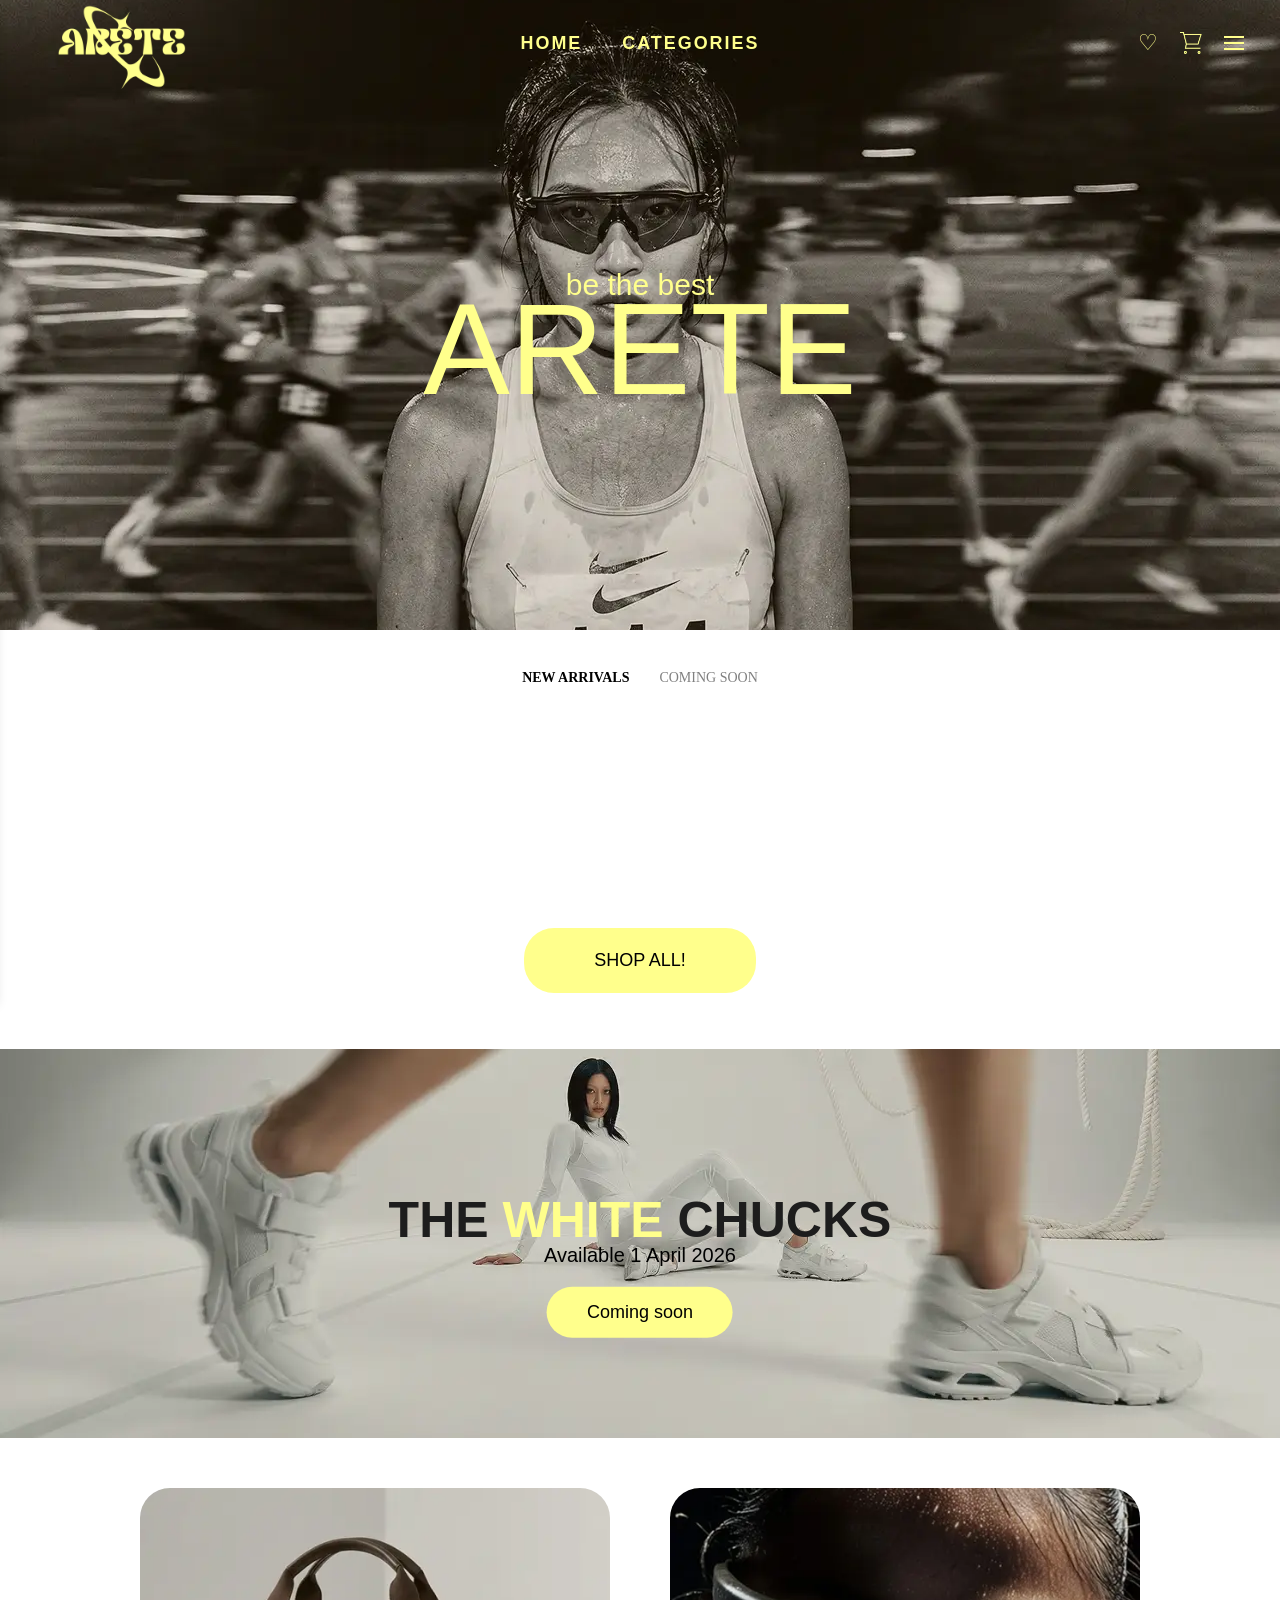
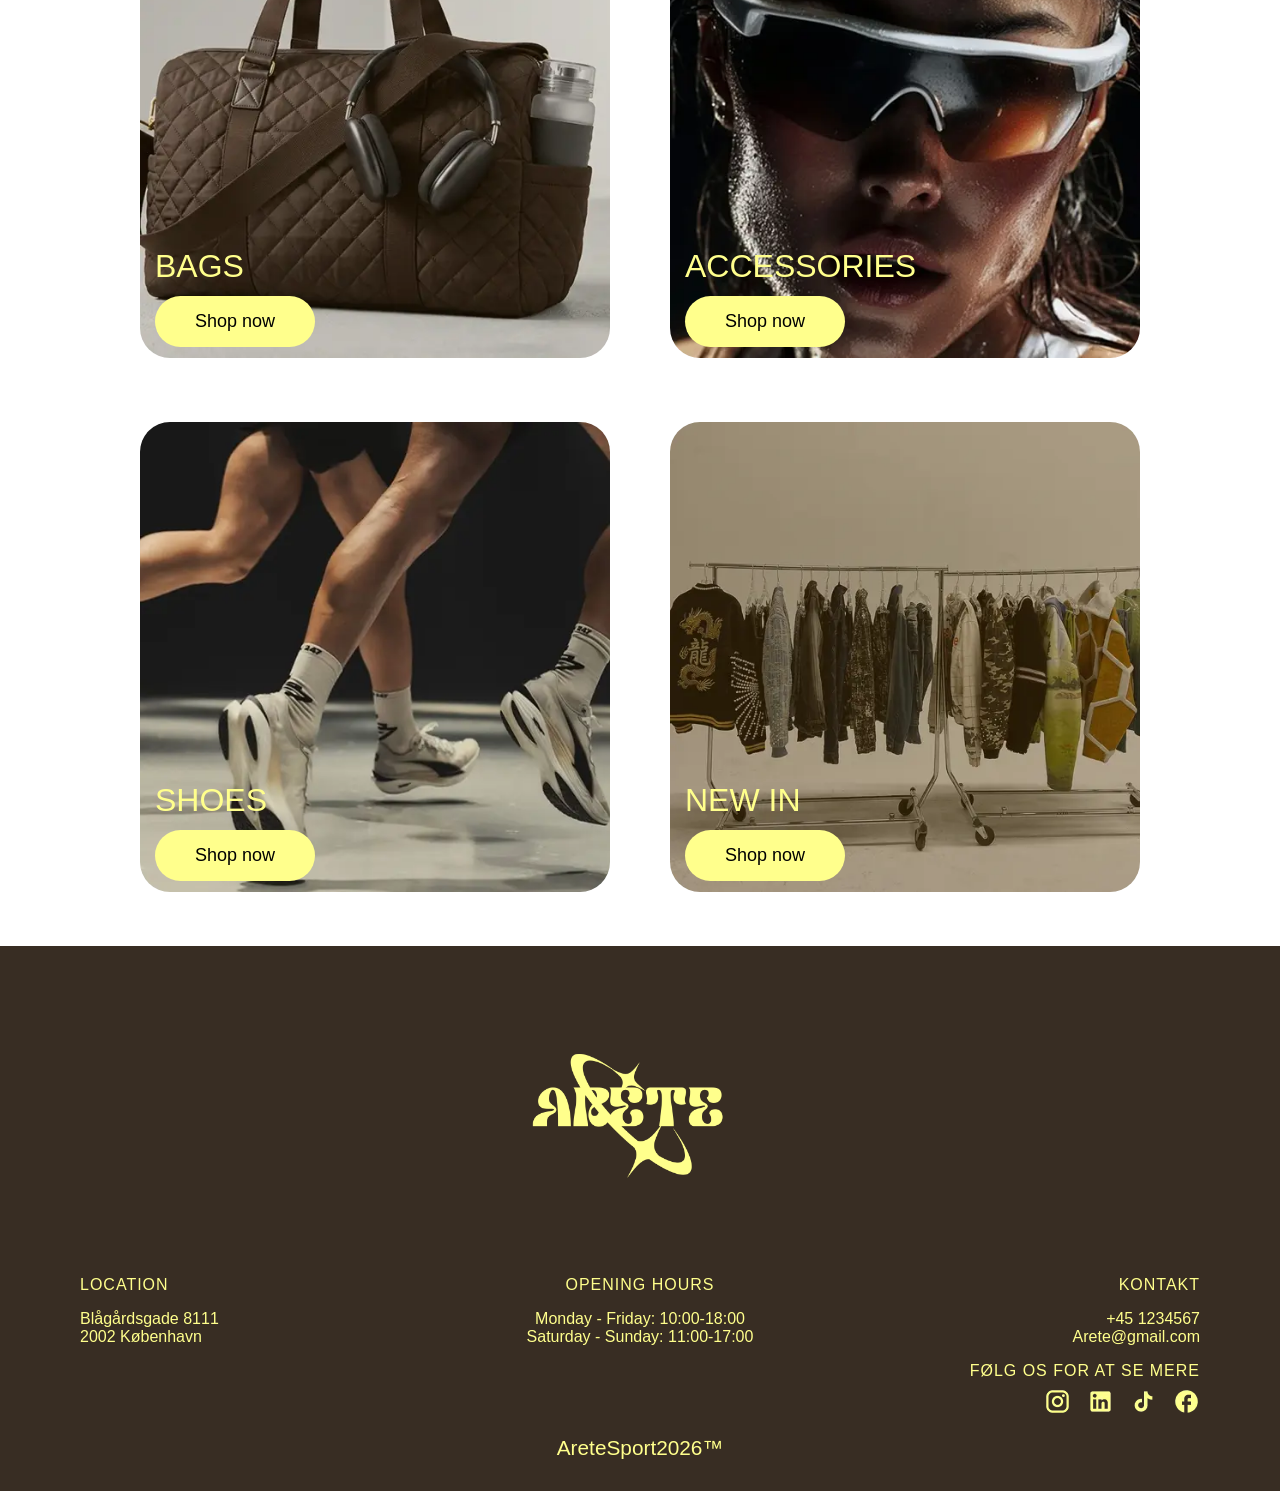
==== commit 8c4ca185: "topbar logo funktionelt og kan klikkes og ledes til index nu" ====
--- a/html/index.html
+++ b/html/index.html
@@ -17,12 +17,13 @@
   <body>
     <header>
       <div class="topbar">
-        <a href="../html/index.html" class="logo"><img src="../img.categorylist/logo4.png" /></a>
+        <a class="logo" href="../html/index.html">
+          <img src="../img.categorylist/logo4.png" alt="Logo" />
+        </a>
 
         <nav class="main-nav" aria-label="Primær navigation">
           <a href="../html/index.html">HOME</a>
-          <a href="../html/categorylist.html">PRODUCTS</a>
-          <a href="../html/productlist.html">CATEGORIES</a>
+          <a href="../html/categorylist.html">CATEGORIES</a>
         </nav>
 
         <div class="actions">
@@ -36,8 +37,7 @@
           <button class="burger" id="burgerBtn"><span></span><span></span><span></span></button>
           <div class="burger-dropdown" id="burgerDropdown">
             <a href="../html/index.html">HOME</a>
-            <a href="../html/categorylist.html">PRODUCTS</a>
-            <a href="../html/productlist.html">CATEGORIES</a>
+            <a href="../html/categorylist.html">CATEGORIES</a>
           </div>
         </div>
       </div>
@@ -89,25 +89,25 @@
         <div class="category">
           <img src="../img.index/b1.webp" alt="tasker" />
           <h3>BAGS</h3>
-          <button href="productlist.html" class="shop-now">Shop now</button>
+          <button href="../html/productlist.html" class="shop-now">Shop now</button>
         </div>
 
         <div class="category">
           <img src="../img.index/b2.webp" alt="accessories" />
           <h3>ACCESSORIES</h3>
-          <button href="categorylist.html" class="shop-now">Shop now</button>
+          <button href="../html/categorylist.html" class="shop-now">Shop now</button>
         </div>
 
         <div class="category">
           <img src="../img.index/b3.webp" alt="sko" />
           <h3>SHOES</h3>
-          <button href="productlist.html" class="shop-now">Shop now</button>
+          <button href="../html/productlist.html" class="shop-now">Shop now</button>
         </div>
 
         <div class="category">
           <img src="../img.index/b4.webp" alt="Nye arrivals" />
           <h3>NEW IN</h3>
-          <button href="productlist.html" class="shop-now">Shop now</button>
+          <button href="../html/productlist.html" class="shop-now">Shop now</button>
         </div>
       </section>
     </main>
--- a/css/generel.css
+++ b/css/generel.css
@@ -1,7 +1,38 @@
 body {
   margin: 0;
 }
-
+.footerlogo {
+  height: 300px;
+}
+h1 {
+  font-family: "Archivo Black", sans-serif;
+  font-weight: 400;
+  font-style: normal;
+}
+h2 {
+  font-family: "Archivo", sans-serif;
+  font-optical-sizing: auto;
+  font-weight: 400;
+  font-style: normal;
+}
+h3 {
+  font-family: "Archivo Narrow", sans-serif;
+  font-optical-sizing: auto;
+  font-weight: 400;
+  font-style: normal;
+}
+p {
+  font-family: "Albert Sans", sans-serif;
+  font-optical-sizing: auto;
+  font-weight: 400;
+  font-style: normal;
+  font-variation-settings: "wdth" 100;
+}
+a {
+  font-family: "Albert Sans", sans-serif;
+  font-style: normal;
+  font-weight: 600;
+}
 .footer {
   background: #382d23;
   color: #ffff8c;
--- a/css/index.css
+++ b/css/index.css
@@ -1,32 +1,3 @@
-h1 {
-  font-family: "Archivo Black", sans-serif;
-  font-weight: 400;
-  font-style: normal;
-}
-h2 {
-  font-family: "Archivo", sans-serif;
-  font-optical-sizing: auto;
-  font-weight: 400;
-  font-style: normal;
-}
-h3 {
-  font-family: "Archivo Narrow", sans-serif;
-  font-optical-sizing: auto;
-  font-weight: 400;
-  font-style: normal;
-}
-p {
-  font-family: "Albert Sans", sans-serif;
-  font-optical-sizing: auto;
-  font-weight: 400;
-  font-style: normal;
-  font-variation-settings: "wdth" 100;
-}
-a {
-  font-family: "Albert Sans", sans-serif;
-  font-style: normal;
-  font-weight: 600;
-}
 .hero {
   position: relative;
   height: 70vh;
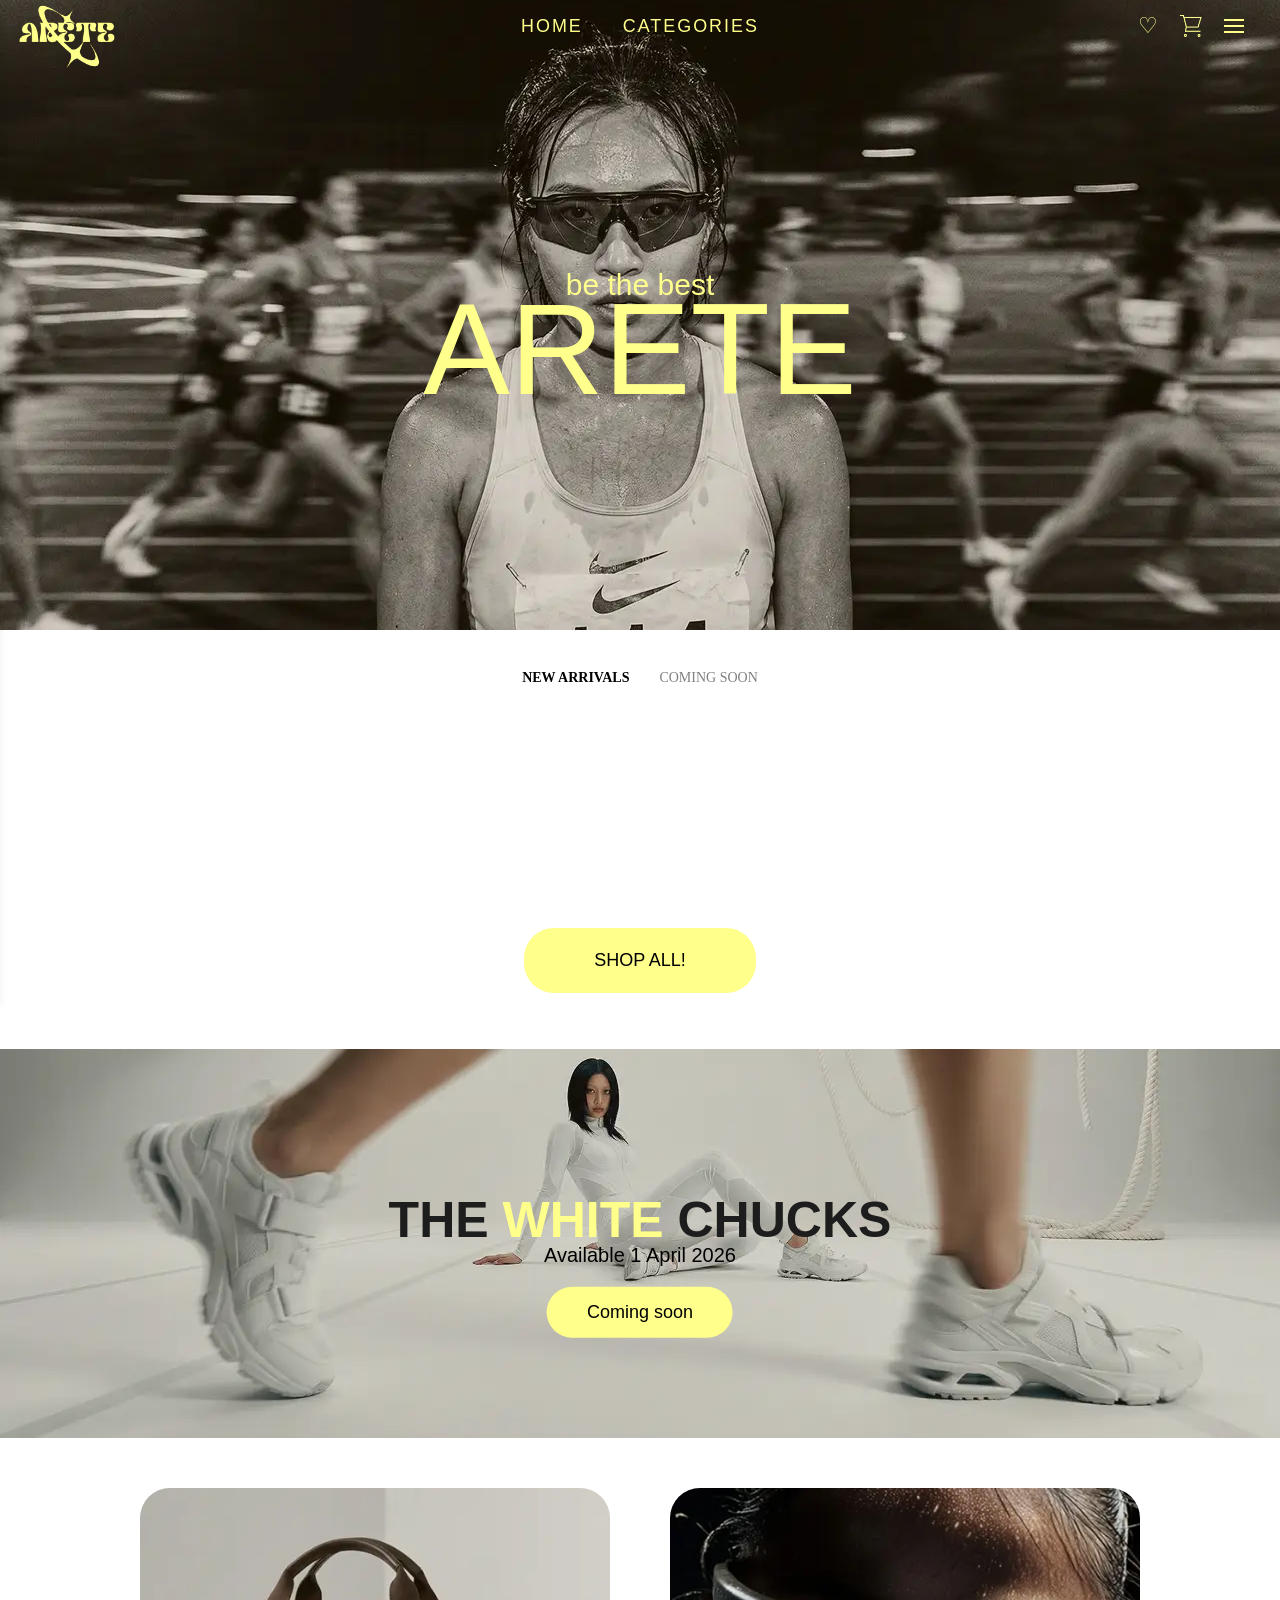
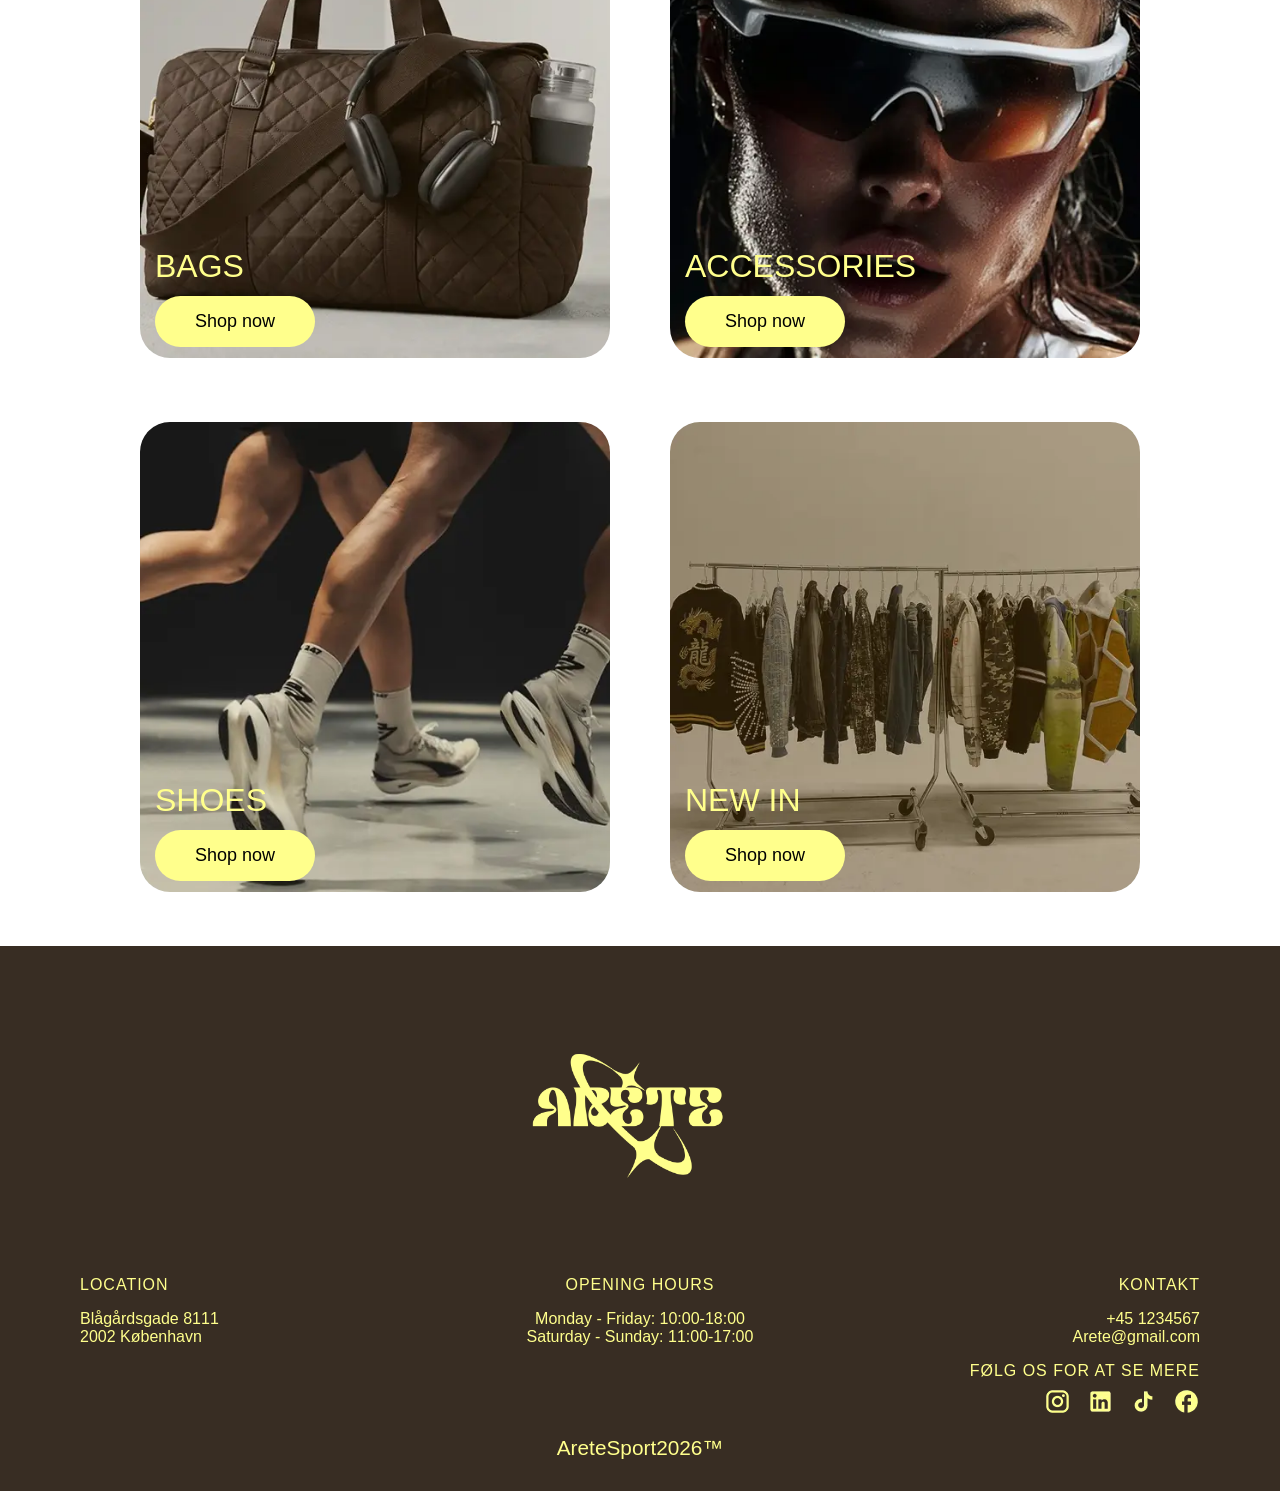
==== commit b12664df: "adds" ====
--- a/html/index.html
+++ b/html/index.html
@@ -89,25 +89,26 @@
         <div class="category">
           <img src="../img.index/b1.webp" alt="tasker" />
           <h3>BAGS</h3>
-          <button href="../html/productlist.html" class="shop-now">Shop now</button>
+          <!-- <button href="https://www.dr.dk/" class="shop-now">Shop now</button> -->
+          <a href="productlist.html?category=womens-bags" class="shop-now">Shop now</a>
         </div>
-
+        <!-- productlist.html?category=womens-bags -->
         <div class="category">
           <img src="../img.index/b2.webp" alt="accessories" />
           <h3>ACCESSORIES</h3>
-          <button href="../html/categorylist.html" class="shop-now">Shop now</button>
+          <a href="../html/categorylist.html" class="shop-now">Shop now</a>
         </div>
 
         <div class="category">
           <img src="../img.index/b3.webp" alt="sko" />
           <h3>SHOES</h3>
-          <button href="../html/productlist.html" class="shop-now">Shop now</button>
+          <a href="../html/categorylist.html" class="shop-now">Shop now</a>
         </div>
 
         <div class="category">
           <img src="../img.index/b4.webp" alt="Nye arrivals" />
           <h3>NEW IN</h3>
-          <button href="../html/productlist.html" class="shop-now">Shop now</button>
+          <a href="productlist.html?category=sunglasses" class="shop-now">Shop now</a>
         </div>
       </section>
     </main>
--- a/css/generel.css
+++ b/css/generel.css
@@ -1,48 +1,43 @@
 body {
   margin: 0;
 }
+
 .footerlogo {
   height: 300px;
 }
+
+/* TYPOGRAFI */
 h1 {
   font-family: "Archivo Black", sans-serif;
   font-weight: 400;
-  font-style: normal;
 }
 h2 {
   font-family: "Archivo", sans-serif;
-  font-optical-sizing: auto;
-  font-weight: 400;
-  font-style: normal;
+  font-weight: 400;
 }
 h3 {
   font-family: "Archivo Narrow", sans-serif;
-  font-optical-sizing: auto;
-  font-weight: 400;
-  font-style: normal;
-}
-p {
-  font-family: "Albert Sans", sans-serif;
-  font-optical-sizing: auto;
-  font-weight: 400;
-  font-style: normal;
-  font-variation-settings: "wdth" 100;
-}
+  font-weight: 400;
+}
+p,
 a {
   font-family: "Albert Sans", sans-serif;
-  font-style: normal;
-  font-weight: 600;
-}
+  font-weight: 400;
+}
+
+/* FOOTER */
 .footer {
   background: #382d23;
   color: #ffff8c;
   padding: 2rem 1.5rem;
   text-align: center;
 }
+
 .footer_title {
   font-size: 40px;
   font-weight: bold;
 }
+
 .footer-section {
   margin-bottom: 2rem;
 }
@@ -63,19 +58,28 @@
   justify-content: center;
   gap: 1rem;
 }
+
+.logo img {
+  width: 200px;
+}
+
+/* DESKTOP */
 @media (min-width: 800px) {
   .footer {
     padding: 10px 80px;
     gap: 40px;
   }
+
   .grid-3 {
+    display: grid;
     grid-template-columns: 1fr 1fr 1fr;
-    display: grid;
-  }
+  }
+
   .footer-title {
     font-size: 80px;
     font-weight: bold;
   }
+
   .footer-section h2 {
     font-size: 2.2rem;
     margin-bottom: 20px;
@@ -84,7 +88,6 @@
   .footer-section h3 {
     font-size: 1.1rem;
     margin-bottom: 10px;
-    letter-spacing: 1px;
   }
 
   .footer-section p {
@@ -96,23 +99,49 @@
     font-size: 2.5rem;
     margin-bottom: 25px;
   }
+
   .footer-section-location {
     text-align: start;
   }
+
   .footer-section-contact,
   .footer-section-social {
     text-align: end;
   }
+
   .icons {
     justify-content: end;
   }
+
   .footer > p:last-of-type {
     font-size: 1.3rem;
   }
 }
-/* header */
-
-/* topbar oven på billedet */
+
+/* MOBIL – SKJUL HOME + CATEGORIES */
+@media (max-width: 800px) {
+  .main-nav {
+    display: none !important;
+  }
+
+  .topbar {
+    grid-template-columns: auto 1fr auto;
+    padding: 10px 20px;
+    margin-top: 0;
+  }
+
+  .logo img {
+    width: 120px;
+    margin-left: 0;
+    margin-top: 0;
+  }
+
+  .actions {
+    gap: 12px;
+  }
+}
+
+/* HEADER – FÆLLES */
 .topbar {
   z-index: 2;
   position: absolute;
@@ -124,13 +153,12 @@
   margin-top: -60px;
 }
 
-/* venstre: logo */
-
 .logo img {
-  width: 200px;
-}
-
-/* midten: nav */
+  margin-top: 1em;
+  width: 150px;
+  margin-left: -2em;
+}
+
 .main-nav {
   justify-self: center;
   display: flex;
@@ -144,21 +172,20 @@
   letter-spacing: 2px;
 }
 
-/* højre: ikoner */
 .actions {
   justify-self: end;
   display: flex;
   align-items: center;
   gap: 16px;
-}
-
-/* placér dit kurv-ikon med samme klasse for størrelse/farve */
+  margin-left: 12.4em;
+}
+
 .icon {
   width: 22px;
   height: 22px;
-  display: inline-block;
-  color: #ffff8c;
-}
+  color: #ffff8c;
+}
+
 .nav-icon {
   background: none;
   border: none;
@@ -166,7 +193,7 @@
   font-size: 22px;
   cursor: pointer;
 }
-/* burger (kun visuelt – ingen JS) */
+
 .burger {
   background: transparent;
   border: 0;
@@ -177,12 +204,13 @@
   cursor: pointer;
   color: #ffff8c;
 }
+
 .burger span {
-  display: block;
   width: 20px;
   height: 2px;
   background: #ffff8c;
 }
+
 .burger-dropdown {
   position: absolute;
   top: 70px;
--- a/css/index.css
+++ b/css/index.css
@@ -62,16 +62,23 @@
   overflow-y: hidden;
   scroll-snap-type: x mandatory;
   scroll-behavior: smooth;
-}
-
-/* .product-grid::-webkit-scrollbar {
+  scrollbar-width: none;
+}
+.product-grid::-webkit-scrollbar {
   display: none;
-} */
+}
 
 .product-card {
   scroll-snap-align: start;
   flex: 0 0 220px;
 }
+.product-card {
+  scroll-snap-align: start;
+  flex: 0 0 220px;
+  background: white;
+  border-radius: 12px;
+  padding: 10px;
+}
 
 .product-img {
   width: 100%;
@@ -81,9 +88,15 @@
 }
 
 .seemore {
-  background: white;
+  background: #ffff8c;
   padding: 10px 20px;
   border-radius: 10px;
+  text-decoration: none;
+  color: black;
+  font-weight: 500;
+}
+.seemore a {
+  margin-top: 2em;
 }
 
 .color {
@@ -91,10 +104,6 @@
   height: 12px;
   border-radius: 50%;
   background: #ccc;
-}
-
-.color.active {
-  background: black;
 }
 
 .shop-all {
@@ -181,6 +190,9 @@
 
 .category .shop-now {
   bottom: 15px;
+  text-decoration: none;
+  color: black;
+  font-weight: 400;
 }
 
 @media (min-width: 800px) {
